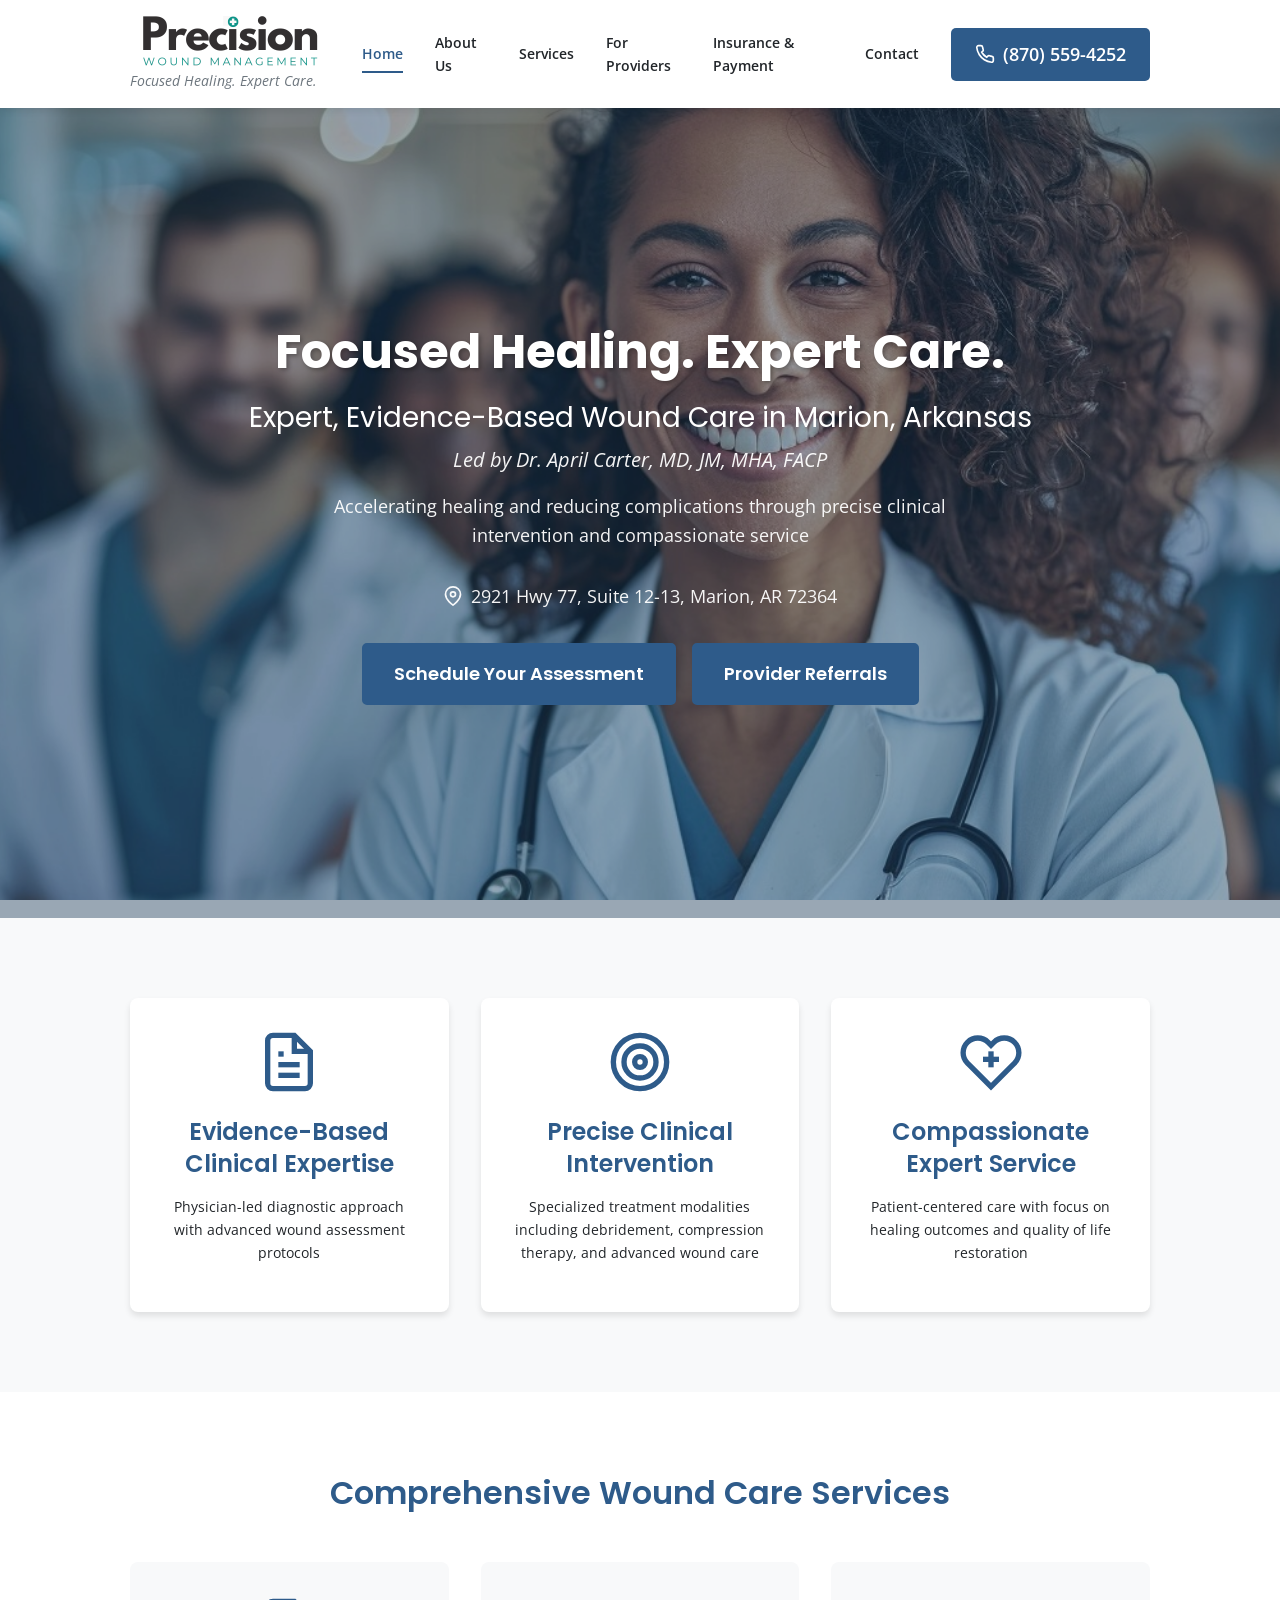
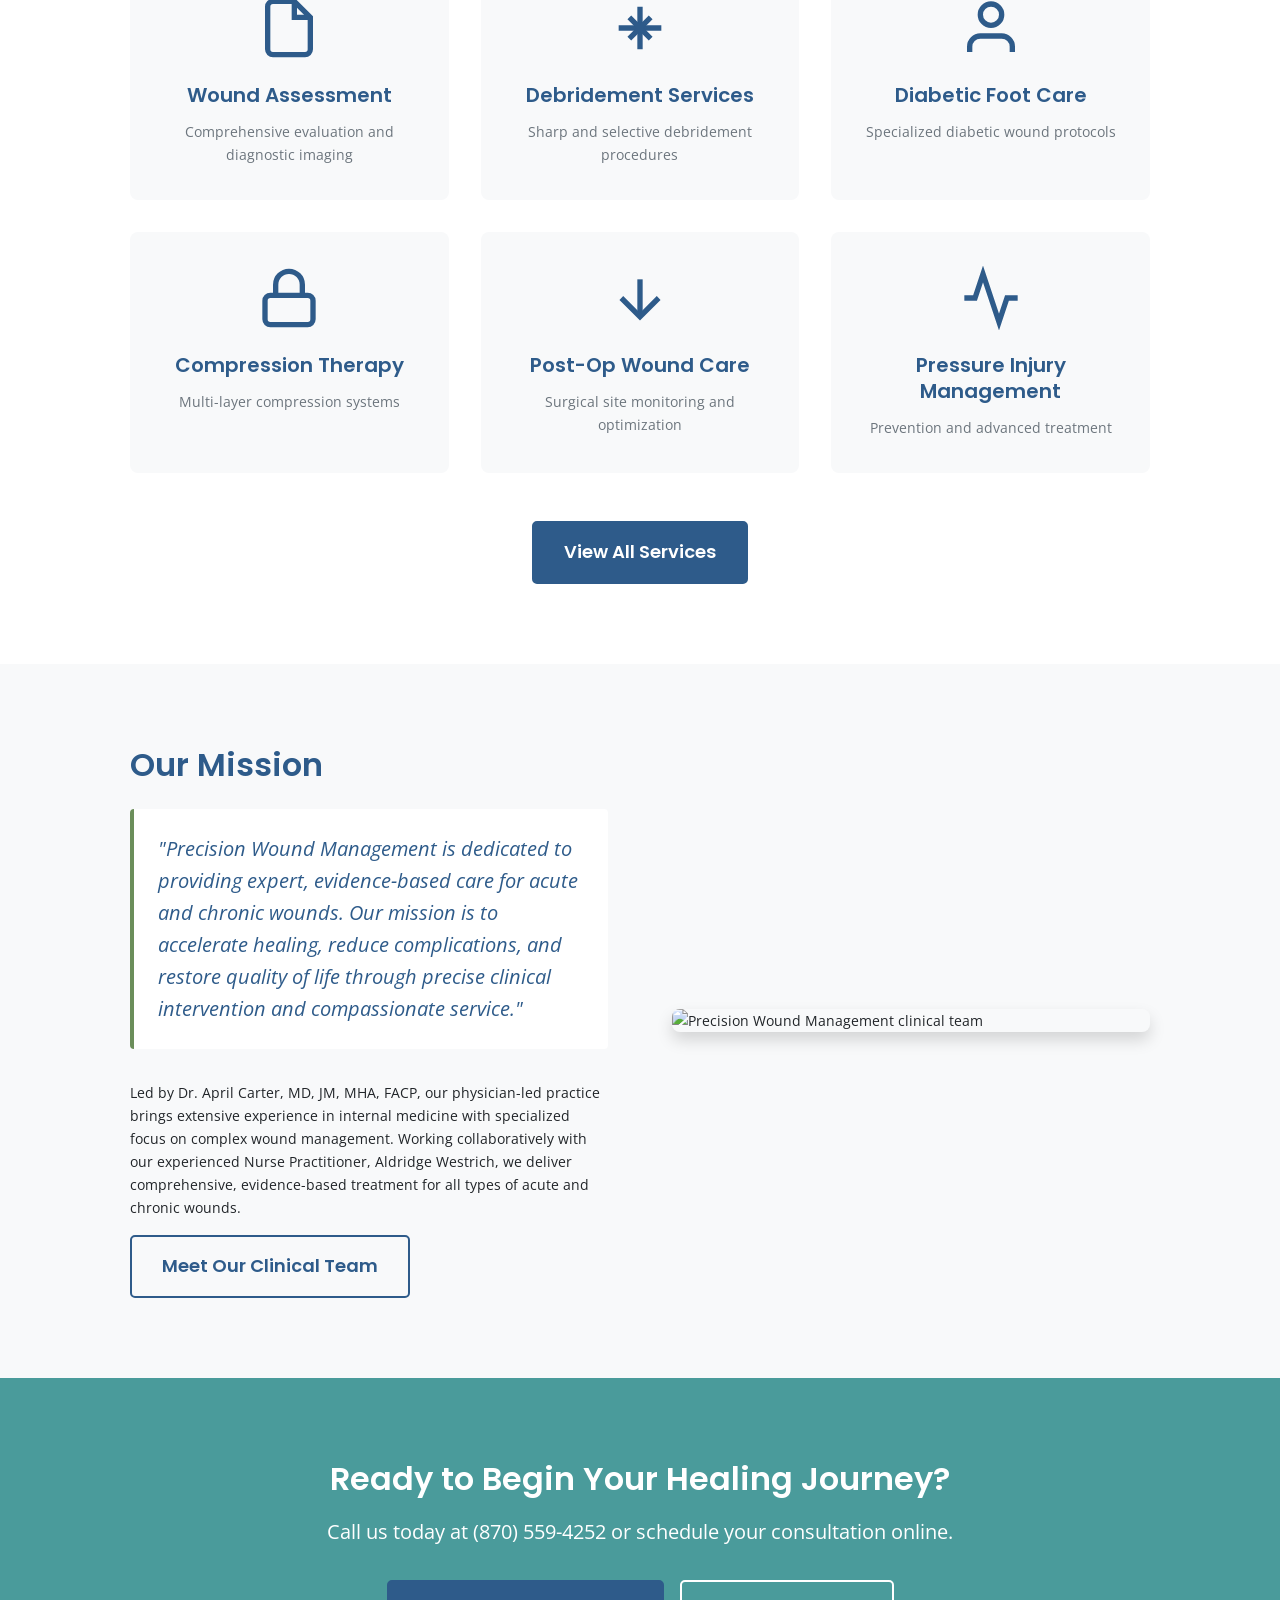
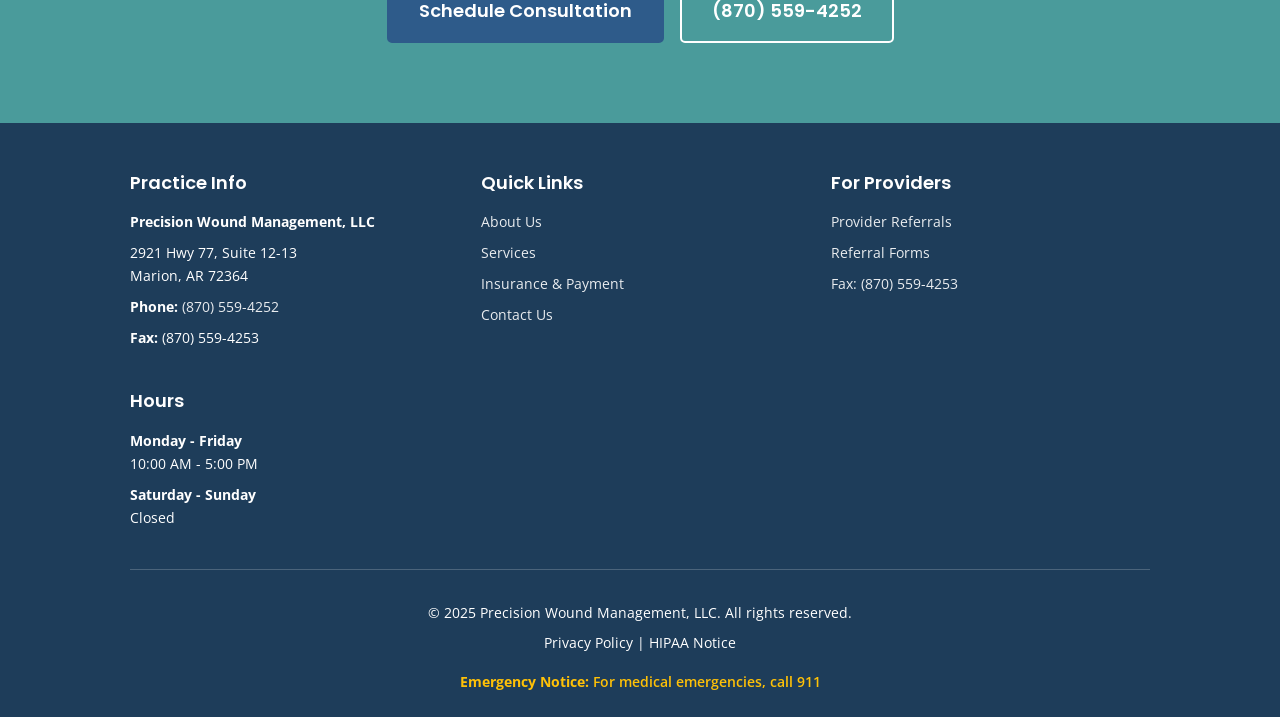
==== index.html @ 880b0c64 "Add cache-busting to logo and favicon for display fix - Add version parameter (?v=2) to all favicon " ====
<!DOCTYPE html>
<html lang="en">
<head>
  <meta charset="UTF-8">
  <meta name="viewport" content="width=device-width, initial-scale=1.0">
  <title>Precision Wound Management | Expert Wound Care in Marion, AR</title>
  <meta name="description" content="Expert, evidence-based wound care in Marion, Arkansas. Led by Dr. April Carter, MD. Specialized treatment for diabetic foot ulcers, pressure injuries, and post-operative wounds. Call (870) 559-4252.">
  <meta name="keywords" content="wound care Marion AR, diabetic foot ulcer care Arkansas, pressure injury treatment, post-op wound care, Dr. April Carter, wound management Arkansas">

  <!-- Open Graph -->
  <meta property="og:title" content="Precision Wound Management | Expert Wound Care in Marion, AR">
  <meta property="og:description" content="Expert, evidence-based wound care in Marion, Arkansas. Led by Dr. April Carter, MD.">
  <meta property="og:type" content="website">
  <meta property="og:url" content="https://pwmcare.com">

  <!-- Favicon -->
  <link rel="icon" type="image/x-icon" href="/favicon.ico?v=2">
  <link rel="shortcut icon" href="/favicon.ico?v=2">
  <link rel="icon" type="image/png" sizes="32x32" href="/images/logo/favicon.ico?v=2">
  <link rel="apple-touch-icon" href="/images/logo/pwm-logo-icon.svg">

  <!-- Fonts -->
  <link rel="preconnect" href="https://fonts.googleapis.com">
  <link rel="preconnect" href="https://fonts.gstatic.com" crossorigin>
  <link href="https://fonts.googleapis.com/css2?family=Poppins:wght@400;600;700&family=Open+Sans:wght@400;600;700&display=swap" rel="stylesheet">

  <!-- Stylesheets -->
  <link rel="stylesheet" href="/css/style.css">
  <link rel="stylesheet" href="/css/responsive.css">

  <!-- Schema Markup -->
  <script type="application/ld+json">
  {
    "@context": "https://schema.org",
    "@type": "MedicalClinic",
    "name": "Precision Wound Management, LLC",
    "description": "Expert, evidence-based wound care specializing in diabetic foot ulcers, pressure injuries, and post-operative wound management.",
    "url": "https://pwmcare.com",
    "telephone": "+1-870-559-4252",
    "faxNumber": "+1-870-559-4253",
    "email": "info@pwmcare.com",
    "address": {
      "@type": "PostalAddress",
      "streetAddress": "2921 Hwy 77, Suite 12-13",
      "addressLocality": "Marion",
      "addressRegion": "AR",
      "postalCode": "72364",
      "addressCountry": "US"
    },
    "geo": {
      "@type": "GeoCoordinates",
      "latitude": "35.2148",
      "longitude": "-90.1965"
    },
    "openingHoursSpecification": [
      {
        "@type": "OpeningHoursSpecification",
        "dayOfWeek": [
          "Monday",
          "Tuesday",
          "Wednesday",
          "Thursday",
          "Friday"
        ],
        "opens": "10:00",
        "closes": "17:00"
      }
    ],
    "medicalSpecialty": "Wound Care",
    "priceRange": "$$"
  }
  </script>
</head>
<body>
  <!-- Skip Link for Accessibility -->
  <a href="#main-content" class="skip-link">Skip to main content</a>

  <!-- Header -->
  <header class="site-header">
    <div class="container">
      <div class="header-content">
        <div class="logo">
          <a href="/">
            <img src="/images/logo/pwm-logo-full.png?v=2" alt="Precision Wound Management" class="logo-image">
            <p class="tagline">Focused Healing. Expert Care.</p>
          </a>
        </div>

        <nav class="main-nav" aria-label="Main Navigation">
          <button class="menu-toggle" aria-label="Toggle menu" aria-expanded="false">
            <span class="hamburger"></span>
            <span class="hamburger"></span>
            <span class="hamburger"></span>
          </button>

          <ul class="nav-menu">
            <li><a href="/" class="active">Home</a></li>
            <li><a href="/about.html">About Us</a></li>
            <li><a href="/services.html">Services</a></li>
            <li><a href="/providers.html">For Providers</a></li>
            <li><a href="/insurance.html">Insurance & Payment</a></li>
            <li><a href="/contact.html">Contact</a></li>
          </ul>
        </nav>

        <div class="header-contact">
          <a href="tel:+18705594252" class="btn-phone" aria-label="Call Precision Wound Management">
            <svg class="phone-icon" width="20" height="20" viewBox="0 0 24 24" fill="none" stroke="currentColor" stroke-width="2">
              <path d="M22 16.92v3a2 2 0 0 1-2.18 2 19.79 19.79 0 0 1-8.63-3.07 19.5 19.5 0 0 1-6-6 19.79 19.79 0 0 1-3.07-8.67A2 2 0 0 1 4.11 2h3a2 2 0 0 1 2 1.72 12.84 12.84 0 0 0 .7 2.81 2 2 0 0 1-.45 2.11L8.09 9.91a16 16 0 0 0 6 6l1.27-1.27a2 2 0 0 1 2.11-.45 12.84 12.84 0 0 0 2.81.7A2 2 0 0 1 22 16.92z"></path>
            </svg>
            (870) 559-4252
          </a>
        </div>
      </div>
    </div>
  </header>

  <!-- Main Content -->
  <main id="main-content">
    <!-- Hero Section -->
    <section class="hero" style="background-image: url('/images/hero/hero-main.jpg');">
      <div class="hero-overlay"></div>
      <div class="container">
        <div class="hero-content">
          <h1>Focused Healing. Expert Care.</h1>
          <h2>Expert, Evidence-Based Wound Care in Marion, Arkansas</h2>
          <p class="hero-subtitle">Led by Dr. April Carter, MD, JM, MHA, FACP</p>
          <p class="hero-description">Accelerating healing and reducing complications through precise clinical intervention and compassionate service</p>
          <p class="hero-location">
            <svg class="location-icon" width="20" height="20" viewBox="0 0 24 24" fill="none" stroke="currentColor" stroke-width="2">
              <path d="M21 10c0 7-9 13-9 13s-9-6-9-13a9 9 0 0 1 18 0z"></path>
              <circle cx="12" cy="10" r="3"></circle>
            </svg>
            2921 Hwy 77, Suite 12-13, Marion, AR 72364
          </p>
          <div class="hero-cta">
            <a href="/contact.html" class="btn btn-primary">Schedule Your Assessment</a>
            <a href="/providers.html" class="btn btn-primary">Provider Referrals</a>
          </div>
        </div>
      </div>
    </section>

    <!-- Core Values Section -->
    <section class="core-values">
      <div class="container">
        <div class="values-grid">
          <div class="value-card">
            <svg class="value-icon" width="64" height="64" viewBox="0 0 24 24" fill="none" stroke="currentColor" stroke-width="2">
              <path d="M14 2H6a2 2 0 0 0-2 2v16a2 2 0 0 0 2 2h12a2 2 0 0 0 2-2V8z"></path>
              <polyline points="14 2 14 8 20 8"></polyline>
              <line x1="16" y1="13" x2="8" y2="13"></line>
              <line x1="16" y1="17" x2="8" y2="17"></line>
              <polyline points="10 9 9 9 8 9"></polyline>
            </svg>
            <h3>Evidence-Based Clinical Expertise</h3>
            <p>Physician-led diagnostic approach with advanced wound assessment protocols</p>
          </div>

          <div class="value-card">
            <svg class="value-icon" width="64" height="64" viewBox="0 0 24 24" fill="none" stroke="currentColor" stroke-width="2">
              <circle cx="12" cy="12" r="10"></circle>
              <circle cx="12" cy="12" r="6"></circle>
              <circle cx="12" cy="12" r="2"></circle>
            </svg>
            <h3>Precise Clinical Intervention</h3>
            <p>Specialized treatment modalities including debridement, compression therapy, and advanced wound care</p>
          </div>

          <div class="value-card">
            <svg class="value-icon" width="64" height="64" viewBox="0 0 24 24" fill="none" stroke="currentColor" stroke-width="2">
              <path d="M20.84 4.61a5.5 5.5 0 0 0-7.78 0L12 5.67l-1.06-1.06a5.5 5.5 0 0 0-7.78 7.78l1.06 1.06L12 21.23l7.78-7.78 1.06-1.06a5.5 5.5 0 0 0 0-7.78z"></path>
              <line x1="12" y1="8" x2="12" y2="14"></line>
              <line x1="9" y1="11" x2="15" y2="11"></line>
            </svg>
            <h3>Compassionate Expert Service</h3>
            <p>Patient-centered care with focus on healing outcomes and quality of life restoration</p>
          </div>
        </div>
      </div>
    </section>

    <!-- Services Preview -->
    <section class="services-preview">
      <div class="container">
        <h2>Comprehensive Wound Care Services</h2>
        <div class="services-grid">
          <div class="service-card">
            <svg class="service-icon" width="64" height="64" viewBox="0 0 24 24" fill="none" stroke="currentColor" stroke-width="2">
              <path d="M14 2H6a2 2 0 0 0-2 2v16a2 2 0 0 0 2 2h12a2 2 0 0 0 2-2V8z"></path>
              <polyline points="14 2 14 8 20 8"></polyline>
            </svg>
            <h3>Wound Assessment</h3>
            <p>Comprehensive evaluation and diagnostic imaging</p>
          </div>

          <div class="service-card">
            <svg class="service-icon" width="64" height="64" viewBox="0 0 24 24" fill="none" stroke="currentColor" stroke-width="2">
              <path d="M4 12h16M12 4v16"></path>
              <path d="M8 8l4 4-4 4M16 8l-4 4 4 4"></path>
            </svg>
            <h3>Debridement Services</h3>
            <p>Sharp and selective debridement procedures</p>
          </div>

          <div class="service-card">
            <svg class="service-icon" width="64" height="64" viewBox="0 0 24 24" fill="none" stroke="currentColor" stroke-width="2">
              <path d="M20 21v-2a4 4 0 0 0-4-4H8a4 4 0 0 0-4 4v2"></path>
              <circle cx="12" cy="7" r="4"></circle>
            </svg>
            <h3>Diabetic Foot Care</h3>
            <p>Specialized diabetic wound protocols</p>
          </div>

          <div class="service-card">
            <svg class="service-icon" width="64" height="64" viewBox="0 0 24 24" fill="none" stroke="currentColor" stroke-width="2">
              <rect x="3" y="11" width="18" height="11" rx="2" ry="2"></rect>
              <path d="M7 11V7a5 5 0 0 1 10 0v4"></path>
            </svg>
            <h3>Compression Therapy</h3>
            <p>Multi-layer compression systems</p>
          </div>

          <div class="service-card">
            <svg class="service-icon" width="64" height="64" viewBox="0 0 24 24" fill="none" stroke="currentColor" stroke-width="2">
              <line x1="12" y1="5" x2="12" y2="19"></line>
              <polyline points="19 12 12 19 5 12"></polyline>
            </svg>
            <h3>Post-Op Wound Care</h3>
            <p>Surgical site monitoring and optimization</p>
          </div>

          <div class="service-card">
            <svg class="service-icon" width="64" height="64" viewBox="0 0 24 24" fill="none" stroke="currentColor" stroke-width="2">
              <path d="M22 12h-4l-3 9L9 3l-3 9H2"></path>
            </svg>
            <h3>Pressure Injury Management</h3>
            <p>Prevention and advanced treatment</p>
          </div>
        </div>
        <div class="section-cta">
          <a href="/services.html" class="btn btn-primary">View All Services</a>
        </div>
      </div>
    </section>

    <!-- About Preview -->
    <section class="about-preview">
      <div class="container">
        <div class="about-grid">
          <div class="about-content">
            <h2>Our Mission</h2>
            <p class="mission-statement">"Precision Wound Management is dedicated to providing expert, evidence-based care for acute and chronic wounds. Our mission is to accelerate healing, reduce complications, and restore quality of life through precise clinical intervention and compassionate service."</p>
            <p>Led by Dr. April Carter, MD, JM, MHA, FACP, our physician-led practice brings extensive experience in internal medicine with specialized focus on complex wound management. Working collaboratively with our experienced Nurse Practitioner, Aldridge Westrich, we deliver comprehensive, evidence-based treatment for all types of acute and chronic wounds.</p>
            <a href="/about.html" class="btn btn-secondary">Meet Our Clinical Team</a>
          </div>
          <div class="about-image">
            <img src="/images/placeholders/team-photo.jpg" alt="Precision Wound Management clinical team" loading="lazy">
          </div>
        </div>
      </div>
    </section>

    <!-- Contact CTA -->
    <section class="contact-cta">
      <div class="container">
        <h2>Ready to Begin Your Healing Journey?</h2>
        <p>Call us today at (870) 559-4252 or schedule your consultation online.</p>
        <div class="cta-buttons">
          <a href="/contact.html" class="btn btn-primary">Schedule Consultation</a>
          <a href="tel:+18705594252" class="btn btn-secondary">(870) 559-4252</a>
        </div>
      </div>
    </section>
  </main>

  <!-- Footer -->
  <footer class="site-footer">
    <div class="container">
      <div class="footer-grid">
        <div class="footer-column">
          <h3>Practice Info</h3>
          <p><strong>Precision Wound Management, LLC</strong></p>
          <p>2921 Hwy 77, Suite 12-13<br>Marion, AR 72364</p>
          <p><strong>Phone:</strong> <a href="tel:+18705594252">(870) 559-4252</a></p>
          <p><strong>Fax:</strong> (870) 559-4253</p>
        </div>

        <div class="footer-column">
          <h3>Quick Links</h3>
          <ul>
            <li><a href="/about.html">About Us</a></li>
            <li><a href="/services.html">Services</a></li>
            <li><a href="/insurance.html">Insurance & Payment</a></li>
            <li><a href="/contact.html">Contact Us</a></li>
          </ul>
        </div>

        <div class="footer-column">
          <h3>For Providers</h3>
          <ul>
            <li><a href="/providers.html">Provider Referrals</a></li>
            <li><a href="/providers.html#referral-forms">Referral Forms</a></li>
            <li><a href="tel:+18705594253">Fax: (870) 559-4253</a></li>
          </ul>
        </div>

        <div class="footer-column">
          <h3>Hours</h3>
          <p><strong>Monday - Friday</strong><br>10:00 AM - 5:00 PM</p>
          <p><strong>Saturday - Sunday</strong><br>Closed</p>
        </div>
      </div>

      <div class="footer-bottom">
        <div class="footer-bottom-content">
          <p>&copy; 2025 Precision Wound Management, LLC. All rights reserved.</p>
          <p class="footer-legal">
            <a href="/legal/privacy-policy.html">Privacy Policy</a> | <a href="/legal/hipaa-notice.html">HIPAA Notice</a>
          </p>
          <p class="emergency-notice"><strong>Emergency Notice:</strong> For medical emergencies, call 911</p>
        </div>
      </div>
    </div>
  </footer>

  <!-- JavaScript -->
  <script src="/js/main.js"></script>
</body>
</html>
---- css/style.css ----
/* =================================================================
   Precision Wound Management - Main Stylesheet
   ================================================================= */

/* === CSS Variables === */
:root {
  --primary-blue: #2E5B8A;
  --primary-blue-dark: #1E3D5A;
  --secondary-teal: #4A9B9B;
  --accent-green: #6B8E5A;
  --neutral-gray: #6C757D;
  --light-bg: #F8F9FA;
  --white: #FFFFFF;
  --text-dark: #212529;
  --border-color: #E9ECEF;
  --error-red: #dc3545;
  --success-green: #28a745;
}

/* === Reset & Base Styles === */
* {
  margin: 0;
  padding: 0;
  box-sizing: border-box;
}

html {
  scroll-behavior: smooth;
  font-size: 16px;
}

body {
  font-family: 'Open Sans', -apple-system, BlinkMacSystemFont, 'Segoe UI', Roboto, sans-serif;
  font-size: 1.125rem;
  line-height: 1.6;
  color: var(--text-dark);
  background-color: var(--white);
  overflow-x: hidden;
}

body.menu-open {
  overflow: hidden;
}

/* === Typography === */
h1, h2, h3, h4, h5, h6 {
  font-family: 'Poppins', sans-serif;
  font-weight: 600;
  line-height: 1.3;
  margin-bottom: 1rem;
  color: var(--text-dark);
}

h1 {
  font-size: 2.5rem;
  font-weight: 700;
}

h2 {
  font-size: 2rem;
  font-weight: 600;
}

h3 {
  font-size: 1.5rem;
}

p {
  margin-bottom: 1rem;
}

a {
  color: var(--primary-blue);
  text-decoration: none;
  transition: color 0.3s ease;
}

a:hover,
a:focus {
  color: var(--primary-blue-dark);
}

ul {
  list-style: none;
}

img {
  max-width: 100%;
  height: auto;
  display: block;
}

/* === Skip Link (Accessibility) === */
.skip-link {
  position: absolute;
  top: -40px;
  left: 0;
  background: var(--primary-blue);
  color: white;
  padding: 8px 16px;
  text-decoration: none;
  z-index: 10000;
  border-radius: 0 0 4px 0;
}

.skip-link:focus {
  top: 0;
  outline: 3px solid var(--accent-green);
  outline-offset: 2px;
}

/* === Container === */
.container {
  max-width: 1200px;
  margin: 0 auto;
  padding: 0 20px;
}

/* === Header === */
.site-header {
  background: var(--white);
  box-shadow: 0 2px 8px rgba(0, 0, 0, 0.1);
  position: sticky;
  top: 0;
  z-index: 1000;
  transition: box-shadow 0.3s ease;
}

.site-header.scrolled {
  box-shadow: 0 4px 12px rgba(0, 0, 0, 0.15);
}

.header-content {
  display: flex;
  align-items: center;
  justify-content: space-between;
  padding: 1rem 0;
  gap: 1rem;
}

.logo a {
  display: block;
  text-decoration: none;
}

.logo-text {
  font-size: 1.25rem;
  color: var(--primary-blue);
  margin: 0;
  letter-spacing: 0.5px;
}

.logo-image {
  height: 50px;
  width: auto;
  max-width: 300px;
  display: block;
  margin-bottom: 0.25rem;
}

.tagline {
  font-size: 0.875rem;
  color: var(--neutral-gray);
  font-style: italic;
  margin: 0;
}

/* Navigation */
.main-nav {
  flex: 1;
  max-width: 600px;
}

.menu-toggle {
  display: none;
  flex-direction: column;
  background: none;
  border: none;
  cursor: pointer;
  padding: 8px;
  gap: 4px;
}

.hamburger {
  width: 25px;
  height: 3px;
  background: var(--primary-blue);
  border-radius: 2px;
  transition: all 0.3s ease;
}

.nav-menu {
  display: flex;
  gap: 2rem;
  align-items: center;
  justify-content: flex-end;
}

.nav-menu li a {
  color: var(--text-dark);
  font-weight: 600;
  font-size: 0.875rem;
  padding: 0.5rem 0;
  border-bottom: 2px solid transparent;
  transition: all 0.3s ease;
}

.nav-menu li a:hover,
.nav-menu li a:focus,
.nav-menu li a.active {
  color: var(--primary-blue);
  border-bottom-color: var(--primary-blue);
}

/* Header Contact Button */
.header-contact {
  flex-shrink: 0;
}

.btn-phone {
  background-color: var(--primary-blue);
  color: white;
  padding: 12px 24px;
  border: none;
  border-radius: 5px;
  font-size: 1.125rem;
  font-weight: 600;
  text-decoration: none;
  display: inline-flex;
  align-items: center;
  gap: 8px;
  transition: background-color 0.3s ease;
}

.btn-phone:hover,
.btn-phone:focus {
  background-color: var(--primary-blue-dark);
  color: white;
}

.phone-icon {
  flex-shrink: 0;
}

/* === Buttons === */
.btn {
  display: inline-block;
  padding: 15px 30px;
  border-radius: 5px;
  font-size: 1.125rem;
  font-weight: 600;
  text-decoration: none;
  text-align: center;
  cursor: pointer;
  transition: all 0.3s ease;
  border: 2px solid transparent;
  font-family: 'Poppins', sans-serif;
}

.btn-primary {
  background-color: var(--primary-blue);
  color: white;
  border-color: var(--primary-blue);
}

.btn-primary:hover,
.btn-primary:focus {
  background-color: var(--primary-blue-dark);
  border-color: var(--primary-blue-dark);
  color: white;
}

.btn-primary:focus {
  outline: 3px solid rgba(46, 91, 138, 0.5);
  outline-offset: 2px;
}

.btn-secondary {
  background-color: transparent;
  color: var(--primary-blue);
  border-color: var(--primary-blue);
}

.btn-secondary:hover,
.btn-secondary:focus {
  background-color: var(--primary-blue);
  color: white;
}

/* === Hero Section === */
.hero {
  position: relative;
  min-height: 90vh;
  display: flex;
  align-items: center;
  justify-content: center;
  background: linear-gradient(135deg, var(--primary-blue) 0%, var(--secondary-teal) 100%);
  background-image: url('/images/hero/hero-background.jpg');
  background-size: cover;
  background-position: center top;
  background-attachment: fixed;
  color: white;
  text-align: center;
  padding: 4rem 0;
}

.hero-overlay {
  position: absolute;
  top: 0;
  left: 0;
  right: 0;
  bottom: 0;
  background: rgba(30, 61, 90, 0.45);
}

.hero-content {
  position: relative;
  z-index: 1;
  max-width: 900px;
  margin: 0 auto;
}

.hero h1 {
  font-size: 3rem;
  margin-bottom: 1rem;
  color: white;
  text-shadow: 2px 2px 4px rgba(0, 0, 0, 0.3);
}

.hero h2 {
  font-size: 1.75rem;
  font-weight: 400;
  margin-bottom: 0.5rem;
  color: white;
}

.hero-subtitle {
  font-size: 1.25rem;
  margin-bottom: 1rem;
  font-style: italic;
  color: rgba(255, 255, 255, 0.95);
}

.hero-description {
  font-size: 1.125rem;
  margin-bottom: 2rem;
  max-width: 700px;
  margin-left: auto;
  margin-right: auto;
  color: rgba(255, 255, 255, 0.95);
}

.hero-location {
  font-size: 1.125rem;
  margin-bottom: 2rem;
  display: flex;
  align-items: center;
  justify-content: center;
  gap: 8px;
  color: rgba(255, 255, 255, 0.95);
}

.location-icon {
  flex-shrink: 0;
}

.hero-cta {
  display: flex;
  gap: 1rem;
  justify-content: center;
  flex-wrap: wrap;
}

/* === Sections === */
section {
  padding: 4rem 0;
}

.section-cta {
  text-align: center;
  margin-top: 3rem;
}

/* === Core Values === */
.core-values {
  background: var(--light-bg);
}

.values-grid {
  display: grid;
  grid-template-columns: repeat(auto-fit, minmax(300px, 1fr));
  gap: 2rem;
}

.value-card {
  background: white;
  padding: 2rem;
  border-radius: 8px;
  text-align: center;
  box-shadow: 0 4px 6px rgba(0, 0, 0, 0.1);
  transition: transform 0.3s ease, box-shadow 0.3s ease;
}

.value-card:hover {
  transform: translateY(-4px);
  box-shadow: 0 8px 12px rgba(0, 0, 0, 0.15);
}

.value-icon {
  color: var(--primary-blue);
  margin: 0 auto 1rem;
}

.value-card h3 {
  color: var(--primary-blue);
  margin-bottom: 1rem;
}

/* === Services Preview === */
.services-preview {
  background: white;
}

.services-preview h2 {
  text-align: center;
  margin-bottom: 3rem;
  color: var(--primary-blue);
}

.services-grid {
  display: grid;
  grid-template-columns: repeat(auto-fit, minmax(250px, 1fr));
  gap: 2rem;
}

.service-card {
  background: var(--light-bg);
  padding: 2rem;
  border-radius: 8px;
  text-align: center;
  transition: all 0.3s ease;
  border: 2px solid transparent;
}

.service-card:hover,
.service-card:focus-within {
  background: white;
  border-color: var(--primary-blue);
  transform: translateY(-4px);
  box-shadow: 0 8px 12px rgba(0, 0, 0, 0.1);
}

.service-icon {
  color: var(--primary-blue);
  margin: 0 auto 1rem;
}

.service-card h3 {
  color: var(--primary-blue);
  font-size: 1.25rem;
  margin-bottom: 0.75rem;
}

.service-card p {
  color: var(--neutral-gray);
  margin: 0;
}

/* === About Preview === */
.about-preview {
  background: var(--light-bg);
}

.about-grid {
  display: grid;
  grid-template-columns: 1fr 1fr;
  gap: 4rem;
  align-items: center;
}

.about-content h2 {
  color: var(--primary-blue);
  margin-bottom: 1.5rem;
}

.mission-statement {
  font-size: 1.25rem;
  font-style: italic;
  color: var(--primary-blue);
  padding: 1.5rem;
  background: white;
  border-left: 4px solid var(--accent-green);
  border-radius: 4px;
  margin-bottom: 2rem;
}

.about-image img {
  border-radius: 8px;
  box-shadow: 0 8px 16px rgba(0, 0, 0, 0.15);
}

/* === Contact CTA === */
.contact-cta {
  background: var(--secondary-teal);
  color: white;
  text-align: center;
}

.contact-cta h2 {
  color: white;
  margin-bottom: 1rem;
}

.contact-cta p {
  font-size: 1.25rem;
  margin-bottom: 2rem;
}

.cta-buttons {
  display: flex;
  gap: 1rem;
  justify-content: center;
  flex-wrap: wrap;
}

.contact-cta .btn-secondary {
  border-color: white;
  color: white;
}

.contact-cta .btn-secondary:hover {
  background: white;
  color: var(--secondary-teal);
}

/* === Page Header === */
.page-header {
  background: var(--light-bg);
  padding: 3rem 0 2rem;
}

.breadcrumb {
  font-size: 0.875rem;
  margin-bottom: 1rem;
  color: var(--neutral-gray);
}

.breadcrumb a {
  color: var(--primary-blue);
}

.page-header h1 {
  color: var(--primary-blue);
  margin-bottom: 1rem;
}

.page-intro {
  font-size: 1.25rem;
  color: var(--neutral-gray);
  max-width: 800px;
}

/* === Team Profiles === */
.team-profile {
  padding: 4rem 0;
}

.team-profile:nth-child(even) {
  background: var(--light-bg);
}

.profile-grid {
  display: grid;
  grid-template-columns: 1fr 1fr;
  gap: 4rem;
  align-items: center;
}

.profile-image img {
  border-radius: 8px;
  box-shadow: 0 8px 16px rgba(0, 0, 0, 0.15);
  width: 100%;
}

.profile-content h2 {
  color: var(--primary-blue);
  margin-bottom: 0.5rem;
}

.credentials {
  color: var(--neutral-gray);
  font-size: 1rem;
  margin-bottom: 0.25rem;
}

.title {
  color: var(--accent-green);
  font-weight: 600;
  font-size: 1.125rem;
  margin-bottom: 1.5rem;
}

.profile-quote {
  font-size: 1.25rem;
  font-style: italic;
  color: var(--primary-blue);
  padding: 1.5rem;
  background: var(--light-bg);
  border-left: 4px solid var(--accent-green);
  margin: 1.5rem 0;
  border-radius: 4px;
}

.profile-bio p {
  margin-bottom: 1rem;
}

/* === Mission Section === */
.mission-section {
  background: white;
}

.mission-content {
  max-width: 900px;
  margin: 0 auto;
}

.mission-content h2,
.mission-content h3 {
  color: var(--primary-blue);
  margin-top: 2rem;
}

.commitment-list {
  list-style: none;
  padding-left: 0;
}

.commitment-list li {
  padding-left: 2rem;
  position: relative;
  margin-bottom: 0.75rem;
}

.commitment-list li:before {
  content: "✓";
  position: absolute;
  left: 0;
  color: var(--accent-green);
  font-weight: bold;
  font-size: 1.25rem;
}

/* === Services Page - Accordions === */
.services-section {
  background: white;
}

.services-accordions {
  max-width: 900px;
  margin: 0 auto;
}

.accordion-item {
  background: white;
  border: 2px solid var(--border-color);
  border-radius: 8px;
  margin-bottom: 1rem;
  overflow: hidden;
  transition: all 0.3s ease;
}

.accordion-item:hover {
  border-color: var(--primary-blue);
}

.accordion-item.active {
  border-color: var(--primary-blue);
  box-shadow: 0 4px 8px rgba(0, 0, 0, 0.1);
}

.accordion-header {
  width: 100%;
  padding: 1.5rem;
  background: white;
  border: none;
  cursor: pointer;
  display: flex;
  justify-content: space-between;
  align-items: center;
  font-size: 1.25rem;
  font-weight: 600;
  color: var(--primary-blue);
  text-align: left;
  transition: background-color 0.3s ease;
  font-family: 'Poppins', sans-serif;
}

.accordion-header:hover,
.accordion-header:focus {
  background: var(--light-bg);
}

.accordion-icon {
  flex-shrink: 0;
  transition: transform 0.3s ease;
  color: var(--primary-blue);
}

.accordion-item.active .accordion-icon {
  transform: rotate(180deg);
}

.accordion-content {
  max-height: 0;
  overflow: hidden;
  transition: max-height 0.3s ease;
}

.accordion-item.active .accordion-content {
  max-height: 2000px;
}

.service-details {
  padding: 0 1.5rem 1.5rem;
}

.service-details h3 {
  color: var(--primary-blue);
  margin-top: 0;
}

.service-details ul {
  list-style: none;
  padding-left: 0;
  margin-bottom: 1.5rem;
}

.service-details li {
  padding-left: 1.5rem;
  position: relative;
  margin-bottom: 0.5rem;
}

.service-details li:before {
  content: "•";
  position: absolute;
  left: 0;
  color: var(--primary-blue);
  font-weight: bold;
}

.service-info {
  background: var(--light-bg);
  padding: 1rem;
  border-radius: 4px;
  margin-bottom: 1rem;
}

.service-info h4 {
  color: var(--primary-blue);
  margin-bottom: 0.5rem;
}

.service-info p {
  margin: 0;
}

/* === Provider Referrals === */
.referral-info,
.referral-process,
.referral-forms,
.provider-contact {
  background: white;
}

.referral-info h2,
.referral-process h2 {
  text-align: center;
  color: var(--primary-blue);
  margin-bottom: 3rem;
}

.benefit-grid {
  display: grid;
  grid-template-columns: repeat(auto-fit, minmax(300px, 1fr));
  gap: 2rem;
}

.benefit-item {
  text-align: center;
  padding: 2rem;
  background: var(--light-bg);
  border-radius: 8px;
  transition: all 0.3s ease;
}

.benefit-item:hover {
  transform: translateY(-4px);
  box-shadow: 0 8px 12px rgba(0, 0, 0, 0.1);
}

.benefit-icon {
  color: var(--primary-blue);
  margin: 0 auto 1rem;
}

.benefit-item h3 {
  color: var(--primary-blue);
  font-size: 1.125rem;
  margin-bottom: 0.75rem;
}

/* Process Steps */
.process-steps {
  display: grid;
  grid-template-columns: repeat(auto-fit, minmax(200px, 1fr));
  gap: 2rem;
  max-width: 1000px;
  margin: 0 auto;
}

.step {
  text-align: center;
  padding: 1.5rem;
}

.step-number {
  width: 60px;
  height: 60px;
  background: var(--primary-blue);
  color: white;
  border-radius: 50%;
  display: flex;
  align-items: center;
  justify-content: center;
  font-size: 1.5rem;
  font-weight: bold;
  margin: 0 auto 1rem;
}

.step h3 {
  color: var(--primary-blue);
  font-size: 1.125rem;
  margin-bottom: 0.5rem;
}

/* Referral Forms */
.referral-forms {
  background: var(--light-bg);
}

.forms-content {
  max-width: 800px;
  margin: 0 auto;
  text-align: center;
}

.forms-notice {
  font-size: 1.25rem;
  font-weight: 600;
  color: var(--primary-blue);
  margin-bottom: 1.5rem;
}

.forms-info ul {
  text-align: left;
  max-width: 600px;
  margin: 1.5rem auto;
}

.forms-info li {
  padding-left: 1.5rem;
  position: relative;
  margin-bottom: 0.5rem;
}

.forms-info li:before {
  content: "•";
  position: absolute;
  left: 0;
  color: var(--primary-blue);
}

.forms-cta {
  margin-top: 2rem;
}

/* Provider Contact */
.provider-contact-grid {
  display: grid;
  grid-template-columns: repeat(auto-fit, minmax(300px, 1fr));
  gap: 2rem;
}

.contact-info-box {
  background: var(--light-bg);
  padding: 2rem;
  border-radius: 8px;
  border-left: 4px solid var(--primary-blue);
}

.contact-info-box h3 {
  color: var(--primary-blue);
  margin-bottom: 1.5rem;
}

.contact-detail {
  display: flex;
  gap: 1rem;
  margin-bottom: 1.5rem;
  align-items: flex-start;
}

.contact-detail svg {
  flex-shrink: 0;
  color: var(--primary-blue);
}

.contact-detail strong {
  display: block;
  margin-bottom: 0.25rem;
}

.contact-link {
  color: var(--primary-blue);
  font-weight: 600;
}

.office-details p {
  margin-bottom: 1rem;
}

/* === Insurance & Payment === */
.insurance-accepted,
.medicare-medicaid,
.payment-options,
.insurance-verification,
.financial-assistance {
  background: white;
}

.insurance-accepted:nth-child(even),
.payment-options:nth-child(even),
.financial-assistance:nth-child(even) {
  background: var(--light-bg);
}

.insurance-accepted h2,
.payment-options h2,
.insurance-verification h2,
.financial-assistance h2 {
  text-align: center;
  color: var(--primary-blue);
  margin-bottom: 2rem;
}

.featured-insurance {
  display: flex;
  gap: 2rem;
  justify-content: center;
  margin-bottom: 3rem;
  flex-wrap: wrap;
}

.insurance-badge {
  background: white;
  padding: 2rem;
  border-radius: 8px;
  text-align: center;
  border: 3px solid var(--primary-blue);
  min-width: 250px;
  box-shadow: 0 4px 8px rgba(0, 0, 0, 0.1);
}

.insurance-badge svg {
  color: var(--primary-blue);
  margin: 0 auto 1rem;
}

.insurance-badge h3 {
  color: var(--primary-blue);
  font-size: 1.5rem;
  margin-bottom: 0.5rem;
}

.insurance-details {
  max-width: 800px;
  margin: 0 auto;
  text-align: center;
}

.insurance-list {
  display: grid;
  grid-template-columns: repeat(auto-fit, minmax(200px, 1fr));
  gap: 1rem;
  margin: 2rem 0;
  text-align: left;
}

.insurance-list li {
  padding-left: 1.5rem;
  position: relative;
}

.insurance-list li:before {
  content: "✓";
  position: absolute;
  left: 0;
  color: var(--accent-green);
  font-weight: bold;
}

.insurance-note {
  margin-top: 2rem;
  font-size: 1.125rem;
}

/* Program Cards */
.program-grid {
  display: grid;
  grid-template-columns: repeat(auto-fit, minmax(400px, 1fr));
  gap: 2rem;
}

.program-card {
  background: var(--light-bg);
  padding: 2rem;
  border-radius: 8px;
  border-left: 4px solid var(--primary-blue);
}

.program-card h2 {
  color: var(--primary-blue);
  margin-top: 0;
}

.program-card ul {
  margin: 1rem 0;
}

.program-card li {
  padding-left: 1.5rem;
  position: relative;
  margin-bottom: 0.5rem;
}

.program-card li:before {
  content: "•";
  position: absolute;
  left: 0;
  color: var(--primary-blue);
}

.coverage-note {
  font-weight: 600;
  color: var(--primary-blue);
  font-style: italic;
}

/* Payment Methods */
.payment-methods {
  display: grid;
  grid-template-columns: repeat(auto-fit, minmax(200px, 1fr));
  gap: 2rem;
  margin-top: 2rem;
}

.payment-method {
  text-align: center;
  padding: 1.5rem;
  background: var(--light-bg);
  border-radius: 8px;
}

.payment-method svg {
  color: var(--primary-blue);
  margin: 0 auto 1rem;
}

.payment-method h3 {
  color: var(--primary-blue);
  font-size: 1.125rem;
  margin-bottom: 0.5rem;
}

.method-details {
  font-size: 0.875rem;
  color: var(--neutral-gray);
  margin: 0;
}

/* Verification */
.verification-content {
  max-width: 800px;
  margin: 0 auto;
}

.verification-tips {
  background: var(--light-bg);
  padding: 2rem;
  border-radius: 8px;
  margin: 2rem 0;
}

.verification-tips h3 {
  color: var(--primary-blue);
  margin-top: 0;
}

.verification-tips ul li {
  padding-left: 1.5rem;
  position: relative;
  margin-bottom: 0.75rem;
}

.verification-tips ul li:before {
  content: "→";
  position: absolute;
  left: 0;
  color: var(--primary-blue);
}

.verification-cta {
  text-align: center;
  font-size: 1.125rem;
  font-weight: 600;
}

/* Financial Assistance */
.assistance-content {
  max-width: 800px;
  margin: 0 auto;
}

.assistance-content ul li {
  padding-left: 1.5rem;
  position: relative;
  margin-bottom: 0.75rem;
}

.assistance-content ul li:before {
  content: "✓";
  position: absolute;
  left: 0;
  color: var(--accent-green);
  font-weight: bold;
}

.assistance-note {
  background: var(--light-bg);
  padding: 1.5rem;
  border-left: 4px solid var(--accent-green);
  border-radius: 4px;
  margin-top: 2rem;
  font-weight: 600;
  color: var(--primary-blue);
}

/* === Contact Page === */
.office-info {
  background: white;
}

.office-grid {
  display: grid;
  grid-template-columns: 1fr 1fr;
  gap: 4rem;
}

.office-location h2,
.contact-info h2 {
  color: var(--primary-blue);
  margin-bottom: 2rem;
}

.location-details {
  margin-bottom: 2rem;
}

.detail-item {
  display: flex;
  gap: 1rem;
  margin-bottom: 2rem;
  align-items: flex-start;
}

.detail-item svg {
  flex-shrink: 0;
  color: var(--primary-blue);
}

.detail-item strong {
  display: block;
  color: var(--primary-blue);
  margin-bottom: 0.5rem;
}

.map-container {
  margin-top: 2rem;
}

.map-link {
  text-align: center;
  margin-top: 1rem;
}

.contact-methods {
  background: var(--light-bg);
  padding: 2rem;
  border-radius: 8px;
  margin-bottom: 2rem;
}

.contact-method {
  display: flex;
  gap: 1rem;
  margin-bottom: 1.5rem;
  align-items: flex-start;
}

.contact-method:last-child {
  margin-bottom: 0;
}

.contact-method svg {
  flex-shrink: 0;
  color: var(--primary-blue);
}

.contact-method strong {
  display: block;
  margin-bottom: 0.25rem;
}

.emergency-info {
  display: flex;
  gap: 1rem;
  background: #FFF3CD;
  padding: 1rem;
  border-radius: 4px;
  border-left: 4px solid #FFC107;
  align-items: flex-start;
}

.emergency-info svg {
  flex-shrink: 0;
  color: #856404;
}

.emergency-info p {
  margin: 0;
  color: #856404;
}

/* === Contact Form === */
.contact-form-section {
  background: var(--light-bg);
  padding: 4rem 0;
}

.form-container {
  max-width: 800px;
  margin: 0 auto;
  background: white;
  padding: 3rem;
  border-radius: 8px;
  box-shadow: 0 4px 8px rgba(0, 0, 0, 0.1);
}

.form-container h2 {
  color: var(--primary-blue);
  margin-bottom: 1rem;
}

.form-privacy-notice {
  background: #FFF3CD;
  padding: 1rem;
  border-radius: 4px;
  margin-bottom: 2rem;
  border-left: 4px solid #FFC107;
  color: #856404;
}

.contact-form {
  margin-top: 2rem;
}

.form-row {
  display: grid;
  grid-template-columns: 1fr;
  gap: 1.5rem;
  margin-bottom: 1.5rem;
}

.form-row:has(.form-group:nth-child(2)) {
  grid-template-columns: 1fr 1fr;
}

.form-group {
  display: flex;
  flex-direction: column;
}

.form-group label {
  display: block;
  font-size: 1rem;
  font-weight: 600;
  margin-bottom: 0.5rem;
  color: var(--text-dark);
}

.required {
  color: var(--error-red);
}

.form-group input,
.form-group select,
.form-group textarea {
  width: 100%;
  padding: 12px 16px;
  font-size: 16px;
  border: 2px solid var(--border-color);
  border-radius: 5px;
  font-family: 'Open Sans', sans-serif;
  transition: border-color 0.3s ease;
}

.form-group input:focus,
.form-group select:focus,
.form-group textarea:focus {
  outline: none;
  border-color: var(--primary-blue);
  box-shadow: 0 0 0 3px rgba(46, 91, 138, 0.1);
}

.form-group textarea {
  resize: vertical;
  min-height: 120px;
}

.form-group.error input,
.form-group.error select,
.form-group.error textarea {
  border-color: var(--error-red);
}

.error-message {
  color: var(--error-red);
  font-size: 0.875rem;
  margin-top: 0.25rem;
  display: none;
}

.form-group.error .error-message {
  display: block;
}

.form-group.error .error-message:before {
  content: "⚠ ";
}

.form-actions {
  margin-top: 2rem;
}

.form-actions button {
  width: 100%;
}

/* Alert Styles */
.alert {
  padding: 1.5rem;
  border-radius: 8px;
  margin-bottom: 2rem;
  display: flex;
  gap: 1rem;
  align-items: flex-start;
}

.alert svg {
  flex-shrink: 0;
}

.alert p {
  margin: 0;
}

.alert-success {
  background: #D4EDDA;
  border-left: 4px solid var(--success-green);
  color: #155724;
}

.alert-success svg {
  color: var(--success-green);
}

/* === Footer === */
.site-footer {
  background: var(--primary-blue-dark);
  color: white;
  padding: 3rem 0 1rem;
}

.footer-grid {
  display: grid;
  grid-template-columns: repeat(auto-fit, minmax(250px, 1fr));
  gap: 2rem;
  margin-bottom: 2rem;
}

.footer-column h3 {
  color: white;
  font-size: 1.125rem;
  margin-bottom: 1rem;
}

.footer-column p {
  margin-bottom: 0.5rem;
  line-height: 1.6;
}

.footer-column ul {
  list-style: none;
  padding: 0;
}

.footer-column ul li {
  margin-bottom: 0.5rem;
}

.footer-column a {
  color: rgba(255, 255, 255, 0.9);
  transition: color 0.3s ease;
}

.footer-column a:hover,
.footer-column a:focus {
  color: white;
  text-decoration: underline;
}

.footer-bottom {
  border-top: 1px solid rgba(255, 255, 255, 0.2);
  padding-top: 2rem;
  text-align: center;
}

.footer-bottom-content p {
  margin-bottom: 0.5rem;
  font-size: 0.875rem;
}

.footer-legal span {
  margin: 0 0.5rem;
}

.emergency-notice {
  font-weight: 600;
  color: #FFC107;
  margin-top: 1rem;
}

.footer-legal a {
  color: white;
  text-decoration: none;
}

.footer-legal a:hover {
  text-decoration: underline;
}

/* === Legal Pages === */
.legal-page {
  background: var(--light-bg);
  padding: 4rem 0;
  min-height: 60vh;
}

.legal-content {
  padding: 2rem 0;
}

.legal-wrapper {
  max-width: 900px;
  margin: 0 auto;
  background: white;
  padding: 3rem;
  border-radius: 8px;
  box-shadow: 0 2px 8px rgba(0, 0, 0, 0.1);
}

.legal-wrapper h1 {
  color: var(--primary-blue);
  font-size: 2.5rem;
  margin-bottom: 0.5rem;
  border-bottom: 3px solid var(--primary-blue);
  padding-bottom: 1rem;
}

.legal-wrapper h2 {
  color: var(--primary-blue);
  font-size: 1.75rem;
  margin-top: 2rem;
  margin-bottom: 1rem;
}

.legal-wrapper h3 {
  color: var(--text-dark);
  font-size: 1.25rem;
  margin-top: 1.5rem;
  margin-bottom: 0.75rem;
}

.last-updated {
  color: var(--neutral-gray);
  font-style: italic;
  font-size: 0.9rem;
  margin-bottom: 2rem;
}

.legal-text {
  line-height: 1.8;
  color: var(--text-dark);
}

.legal-text p {
  margin-bottom: 1.25rem;
}

.legal-text ul {
  list-style: disc;
  margin-left: 2rem;
  margin-bottom: 1.25rem;
}

.legal-text ul li {
  margin-bottom: 0.5rem;
}

.legal-text strong {
  color: var(--primary-blue);
  font-weight: 600;
}

/* === Utility Classes === */
.text-center {
  text-align: center;
}

.mt-1 { margin-top: 1rem; }
.mt-2 { margin-top: 2rem; }
.mt-3 { margin-top: 3rem; }

.mb-1 { margin-bottom: 1rem; }
.mb-2 { margin-bottom: 2rem; }
.mb-3 { margin-bottom: 3rem; }

/* === Focus Styles (Accessibility) === */
*:focus {
  outline: 2px solid var(--primary-blue);
  outline-offset: 2px;
}

button:focus,
a:focus {
  outline: 3px solid rgba(46, 91, 138, 0.5);
  outline-offset: 2px;
}

/* Reduce base font size on wider screens */
@media (min-width: 1024px) {
  body {
    font-size: 0.9rem;
  }
}
---- css/responsive.css ----
/* =================================================================
   Precision Wound Management - Responsive Stylesheet
   Mobile-First Design
   ================================================================= */

/* === Mobile Styles (Base - up to 767px) === */

/* Mobile Navigation */
@media (max-width: 767px) {
  .menu-toggle {
    display: flex;
    z-index: 1001;
  }

  .menu-toggle.active .hamburger:nth-child(1) {
    transform: rotate(45deg) translate(5px, 5px);
  }

  .menu-toggle.active .hamburger:nth-child(2) {
    opacity: 0;
  }

  .menu-toggle.active .hamburger:nth-child(3) {
    transform: rotate(-45deg) translate(7px, -6px);
  }

  .nav-menu {
    position: fixed;
    top: 0;
    right: -100%;
    width: 80%;
    max-width: 300px;
    height: 100vh;
    background: white;
    flex-direction: column;
    align-items: flex-start;
    padding: 5rem 2rem 2rem;
    box-shadow: -4px 0 12px rgba(0, 0, 0, 0.1);
    transition: right 0.3s ease;
    overflow-y: auto;
    z-index: 1000;
  }

  .nav-menu.active {
    right: 0;
  }

  .nav-menu li {
    width: 100%;
    margin-bottom: 0.5rem;
  }

  .nav-menu li a {
    display: block;
    padding: 1rem;
    border-bottom: none;
    border-left: 3px solid transparent;
  }

  .nav-menu li a:hover,
  .nav-menu li a:focus,
  .nav-menu li a.active {
    background: var(--light-bg);
    border-left-color: var(--primary-blue);
  }

  /* Header adjustments */
  .header-content {
    flex-wrap: wrap;
    gap: 1rem;
  }

  .logo {
    text-align: center;
  }

  .logo a {
    display: flex;
    flex-direction: column;
    align-items: center;
  }

  .logo-text {
    font-size: 1rem;
  }

  .logo-image {
    height: 40px;
    max-width: 200px;
    margin: 0 auto 0.25rem;
  }

  .tagline {
    font-size: 0.9rem;
    text-align: center;
  }

  .header-contact {
    order: 1;
    width: 100%;
    text-align: center;
  }

  .header-contact .btn-phone {
    width: 100%;
    justify-content: center;
    font-size: 1rem;
    padding: 10px 20px;
  }

  .main-nav {
    order: 3;
  }

  /* Hero Section */
  .hero {
    min-height: 80vh;
    padding: 3rem 0;
    background-attachment: scroll;
  }

  .hero h1 {
    font-size: 2rem;
  }

  .hero h2 {
    font-size: 1.25rem;
  }

  .hero-subtitle {
    font-size: 1rem;
  }

  .hero-description {
    font-size: 1rem;
  }

  .hero-location {
    font-size: 1rem;
    flex-direction: column;
  }

  .hero-cta {
    flex-direction: column;
  }

  .hero-cta .btn {
    width: 100%;
  }

  /* Typography */
  h1 {
    font-size: 2rem;
  }

  h2 {
    font-size: 1.75rem;
  }

  h3 {
    font-size: 1.25rem;
  }

  body {
    font-size: 1rem;
  }

  /* Sections */
  section {
    padding: 3rem 0;
  }

  /* Values Grid */
  .values-grid {
    grid-template-columns: 1fr;
  }

  /* Services Grid */
  .services-grid {
    grid-template-columns: 1fr;
  }

  /* About Grid */
  .about-grid {
    grid-template-columns: 1fr;
    gap: 2rem;
  }

  .about-image {
    order: -1;
  }

  /* Profile Grid */
  .profile-grid {
    grid-template-columns: 1fr;
    gap: 2rem;
  }

  .profile-left .profile-image,
  .profile-right .profile-image {
    order: -1;
  }

  /* Benefits Grid */
  .benefit-grid {
    grid-template-columns: 1fr;
  }

  /* Process Steps */
  .process-steps {
    grid-template-columns: 1fr;
  }

  /* Provider Contact Grid */
  .provider-contact-grid {
    grid-template-columns: 1fr;
  }

  /* Program Grid */
  .program-grid {
    grid-template-columns: 1fr;
  }

  /* Payment Methods */
  .payment-methods {
    grid-template-columns: 1fr;
  }

  /* Insurance List */
  .insurance-list {
    grid-template-columns: 1fr;
  }

  /* Office Grid */
  .office-grid {
    grid-template-columns: 1fr;
    gap: 2rem;
  }

  /* Form Rows */
  .form-row:has(.form-group:nth-child(2)) {
    grid-template-columns: 1fr;
  }

  .form-container {
    padding: 2rem 1.5rem;
  }

  /* Footer */
  .footer-grid {
    grid-template-columns: 1fr;
    gap: 2rem;
  }

  /* Buttons */
  .btn {
    padding: 12px 24px;
    font-size: 1rem;
  }

  .cta-buttons {
    flex-direction: column;
  }

  .cta-buttons .btn {
    width: 100%;
  }

  /* Container */
  .container {
    padding: 0 15px;
  }

  /* Mission Statement */
  .mission-statement {
    font-size: 1.125rem;
    padding: 1rem;
  }

  /* Profile Quote */
  .profile-quote {
    font-size: 1.125rem;
    padding: 1rem;
  }

  /* Page Intro */
  .page-intro {
    font-size: 1.125rem;
  }

  /* Accordion */
  .accordion-header {
    padding: 1rem;
    font-size: 1.125rem;
  }

  .service-details {
    padding: 0 1rem 1rem;
  }
}

/* === Tablet Styles (768px - 1023px) === */
@media (min-width: 768px) {
  .container {
    padding: 0 30px;
  }

  .header-content {
    gap: 2rem;
  }

  .logo-text {
    font-size: 1.5rem;
  }

  .values-grid {
    grid-template-columns: repeat(auto-fit, minmax(250px, 1fr));
  }

  .services-grid {
    grid-template-columns: repeat(2, 1fr);
  }

  .about-grid {
    grid-template-columns: 1fr 1fr;
  }

  .profile-grid {
    grid-template-columns: 1fr 1fr;
  }

  .benefit-grid {
    grid-template-columns: repeat(2, 1fr);
  }

  .process-steps {
    grid-template-columns: repeat(3, 1fr);
  }

  .payment-methods {
    grid-template-columns: repeat(2, 1fr);
  }

  .insurance-list {
    grid-template-columns: repeat(2, 1fr);
  }

  .office-grid {
    grid-template-columns: 1fr 1fr;
  }

  .form-row:has(.form-group:nth-child(2)) {
    grid-template-columns: 1fr 1fr;
  }

  .hero h1 {
    font-size: 2.5rem;
  }

  .hero h2 {
    font-size: 1.5rem;
  }

  .hero-cta {
    flex-direction: row;
  }
}

/* === Desktop Styles (1024px and above) === */
@media (min-width: 1024px) {
  .container {
    max-width: 1200px;
    padding: 0 40px;
  }

  .logo-text {
    font-size: 1.5rem;
  }

  .services-grid {
    grid-template-columns: repeat(3, 1fr);
  }

  .benefit-grid {
    grid-template-columns: repeat(3, 1fr);
  }

  .process-steps {
    grid-template-columns: repeat(5, 1fr);
  }

  .payment-methods {
    grid-template-columns: repeat(4, 1fr);
  }

  .insurance-list {
    grid-template-columns: repeat(3, 1fr);
  }

  .hero h1 {
    font-size: 3rem;
  }

  .hero h2 {
    font-size: 1.75rem;
  }

  .hero-subtitle {
    font-size: 1.25rem;
  }

  section {
    padding: 5rem 0;
  }
}

/* === Large Desktop Styles (1440px and above) === */
@media (min-width: 1440px) {
  .container {
    max-width: 1400px;
  }

  .hero h1 {
    font-size: 3.5rem;
  }

  .hero h2 {
    font-size: 2rem;
  }
}

/* === Print Styles === */
@media print {
  .site-header,
  .site-footer,
  .menu-toggle,
  .skip-link,
  .btn,
  .contact-cta,
  .hero-cta,
  .section-cta {
    display: none;
  }

  .hero {
    background: none;
    color: var(--text-dark);
    min-height: auto;
    padding: 2rem 0;
  }

  .hero-overlay {
    display: none;
  }

  body {
    font-size: 12pt;
  }

  h1 {
    font-size: 24pt;
  }

  h2 {
    font-size: 20pt;
  }

  h3 {
    font-size: 16pt;
  }

  section {
    padding: 1rem 0;
  }

  .accordion-item {
    page-break-inside: avoid;
  }

  .accordion-content {
    max-height: none !important;
    display: block;
  }
}

/* === Reduced Motion === */
@media (prefers-reduced-motion: reduce) {
  *,
  *::before,
  *::after {
    animation-duration: 0.01ms !important;
    animation-iteration-count: 1 !important;
    transition-duration: 0.01ms !important;
    scroll-behavior: auto !important;
  }
}

/* === High Contrast Mode === */
@media (prefers-contrast: high) {
  .btn-primary {
    border: 3px solid var(--white);
  }

  .btn-secondary {
    border: 3px solid var(--primary-blue);
  }

  .accordion-item {
    border-width: 3px;
  }
}

/* === Dark Mode Support (Optional) === */
@media (prefers-color-scheme: dark) {
  /* This is left empty intentionally - medical sites typically don't use dark mode
     but the media query is here if needed in the future */
}

/* === Landscape Orientation (Mobile) === */
@media (max-width: 767px) and (orientation: landscape) {
  .hero {
    min-height: auto;
    padding: 2rem 0;
  }

  .hero h1 {
    font-size: 1.75rem;
  }

  .hero h2 {
    font-size: 1.125rem;
  }
}

/* === Touch Device Optimizations === */
@media (hover: none) and (pointer: coarse) {
  /* Larger touch targets for mobile */
  .btn {
    min-height: 44px;
    min-width: 44px;
  }

  .nav-menu li a {
    min-height: 44px;
  }

  .accordion-header {
    min-height: 44px;
  }

  .menu-toggle {
    min-height: 44px;
    min-width: 44px;
  }

  /* Remove hover effects on touch devices */
  .value-card:hover,
  .service-card:hover,
  .benefit-item:hover {
    transform: none;
  }
}

/* === Specific Breakpoint Adjustments === */

/* Small tablets in portrait */
@media (min-width: 768px) and (max-width: 1023px) {
  .profile-grid {
    gap: 3rem;
  }

  .about-grid {
    gap: 3rem;
  }
}

/* Medium screens */
@media (min-width: 1024px) and (max-width: 1439px) {
  .container {
    max-width: 1100px;
  }
}

/* === Fix for iOS Safari === */
@supports (-webkit-touch-callout: none) {
  /* iOS-specific styles */
  .hero {
    background-attachment: scroll;
  }

  input,
  select,
  textarea {
    font-size: 16px !important; /* Prevents zoom on focus */
  }
}
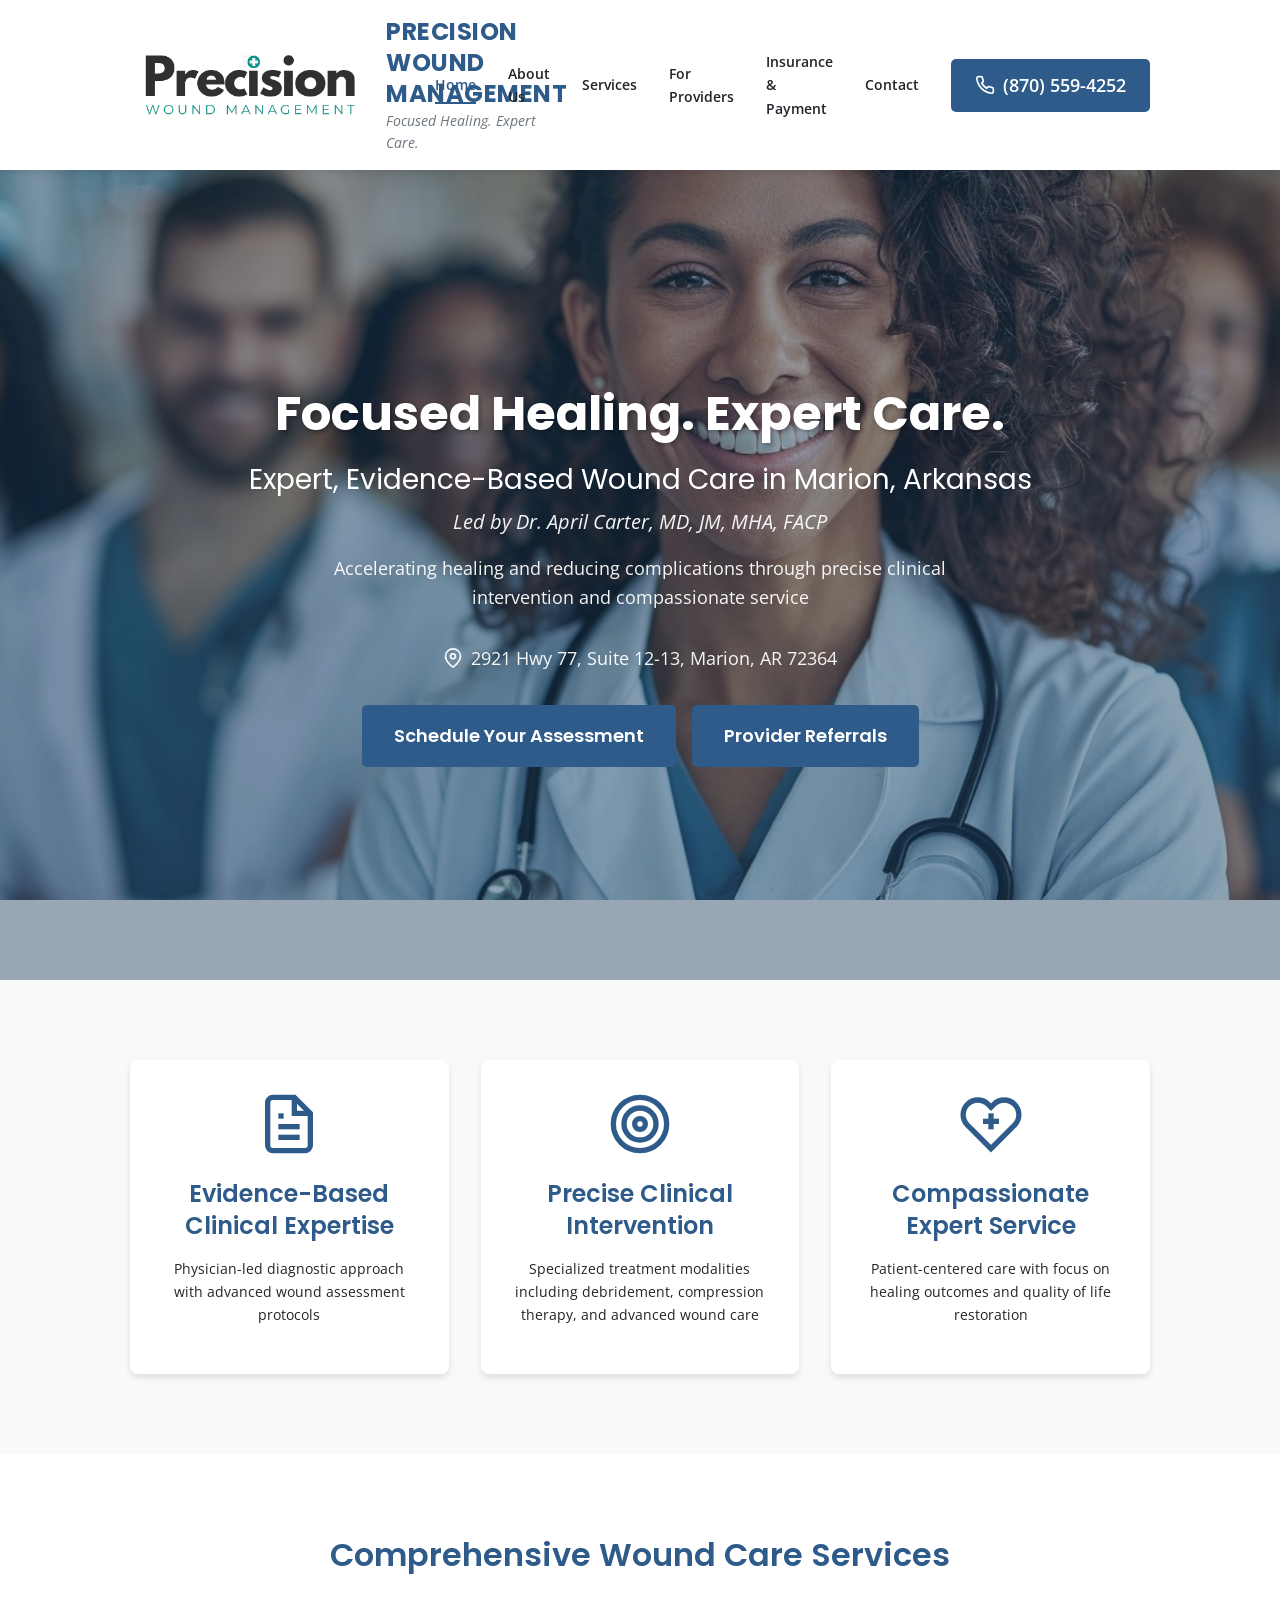
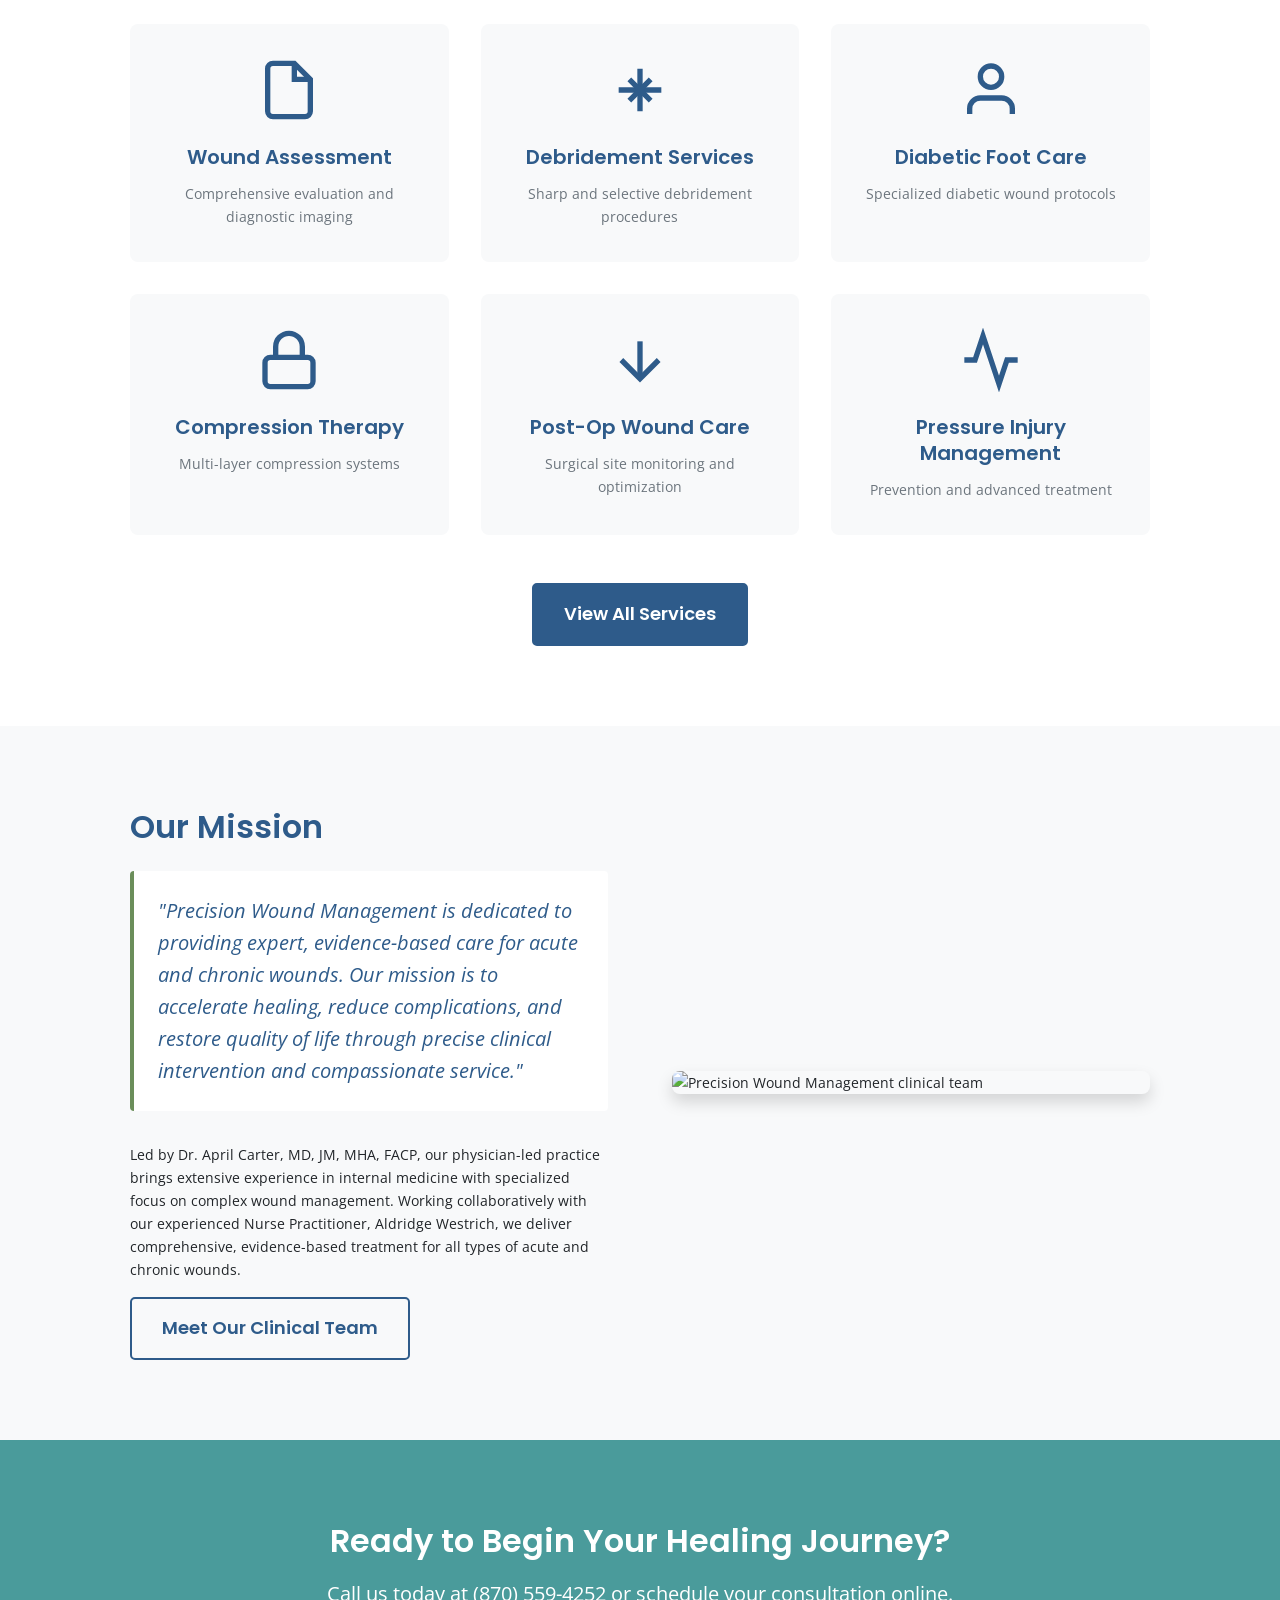
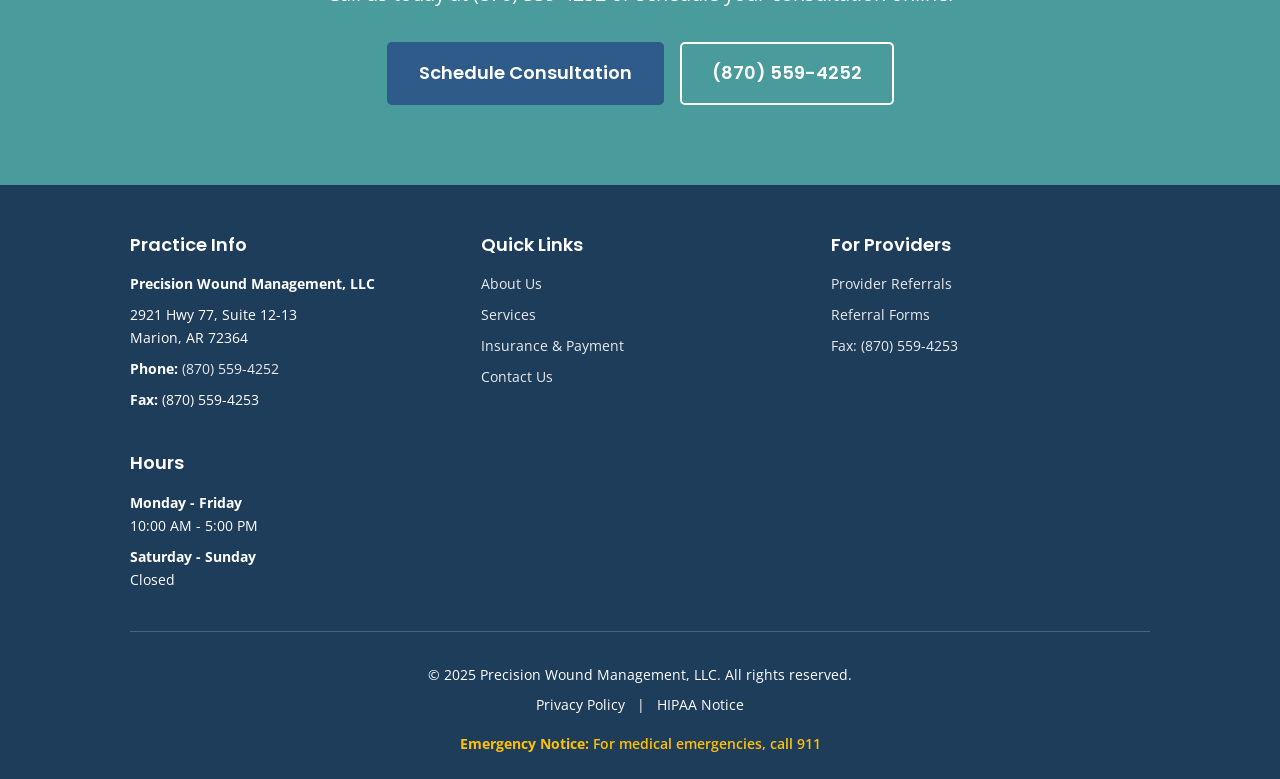
==== commit 6909305a: "Fix logo reference to use actual logo image - Add logo image (pwm-logo-full.png) to all HTML pages -" ====
--- a/index.html
+++ b/index.html
@@ -12,12 +12,6 @@
   <meta property="og:description" content="Expert, evidence-based wound care in Marion, Arkansas. Led by Dr. April Carter, MD.">
   <meta property="og:type" content="website">
   <meta property="og:url" content="https://pwmcare.com">
-
-  <!-- Favicon -->
-  <link rel="icon" type="image/x-icon" href="/favicon.ico?v=2">
-  <link rel="shortcut icon" href="/favicon.ico?v=2">
-  <link rel="icon" type="image/png" sizes="32x32" href="/images/logo/favicon.ico?v=2">
-  <link rel="apple-touch-icon" href="/images/logo/pwm-logo-icon.svg">
 
   <!-- Fonts -->
   <link rel="preconnect" href="https://fonts.googleapis.com">
@@ -81,8 +75,11 @@
       <div class="header-content">
         <div class="logo">
           <a href="/">
-            <img src="/images/logo/pwm-logo-full.png?v=2" alt="Precision Wound Management" class="logo-image">
-            <p class="tagline">Focused Healing. Expert Care.</p>
+            <img src="/images/logo/pwm-logo-full.png" alt="Precision Wound Management" class="logo-image">
+            <div class="logo-text-container">
+              <h1 class="logo-text">PRECISION WOUND MANAGEMENT</h1>
+              <p class="tagline">Focused Healing. Expert Care.</p>
+            </div>
           </a>
         </div>
 
@@ -316,7 +313,7 @@
         <div class="footer-bottom-content">
           <p>&copy; 2025 Precision Wound Management, LLC. All rights reserved.</p>
           <p class="footer-legal">
-            <a href="/legal/privacy-policy.html">Privacy Policy</a> | <a href="/legal/hipaa-notice.html">HIPAA Notice</a>
+            <span>Privacy Policy</span> | <span>HIPAA Notice</span>
           </p>
           <p class="emergency-notice"><strong>Emergency Notice:</strong> For medical emergencies, call 911</p>
         </div>
--- a/css/style.css
+++ b/css/style.css
@@ -135,12 +135,25 @@
   align-items: center;
   justify-content: space-between;
   padding: 1rem 0;
+  gap: 2rem;
+}
+
+.logo a {
+  display: flex;
+  align-items: center;
   gap: 1rem;
-}
-
-.logo a {
-  display: block;
   text-decoration: none;
+}
+
+.logo-image {
+  height: 60px;
+  width: auto;
+  object-fit: contain;
+}
+
+.logo-text-container {
+  display: flex;
+  flex-direction: column;
 }
 
 .logo-text {
@@ -148,14 +161,6 @@
   color: var(--primary-blue);
   margin: 0;
   letter-spacing: 0.5px;
-}
-
-.logo-image {
-  height: 50px;
-  width: auto;
-  max-width: 300px;
-  display: block;
-  margin-bottom: 0.25rem;
 }
 
 .tagline {
@@ -168,7 +173,6 @@
 /* Navigation */
 .main-nav {
   flex: 1;
-  max-width: 600px;
 }
 
 .menu-toggle {
@@ -1462,88 +1466,6 @@
   margin-top: 1rem;
 }
 
-.footer-legal a {
-  color: white;
-  text-decoration: none;
-}
-
-.footer-legal a:hover {
-  text-decoration: underline;
-}
-
-/* === Legal Pages === */
-.legal-page {
-  background: var(--light-bg);
-  padding: 4rem 0;
-  min-height: 60vh;
-}
-
-.legal-content {
-  padding: 2rem 0;
-}
-
-.legal-wrapper {
-  max-width: 900px;
-  margin: 0 auto;
-  background: white;
-  padding: 3rem;
-  border-radius: 8px;
-  box-shadow: 0 2px 8px rgba(0, 0, 0, 0.1);
-}
-
-.legal-wrapper h1 {
-  color: var(--primary-blue);
-  font-size: 2.5rem;
-  margin-bottom: 0.5rem;
-  border-bottom: 3px solid var(--primary-blue);
-  padding-bottom: 1rem;
-}
-
-.legal-wrapper h2 {
-  color: var(--primary-blue);
-  font-size: 1.75rem;
-  margin-top: 2rem;
-  margin-bottom: 1rem;
-}
-
-.legal-wrapper h3 {
-  color: var(--text-dark);
-  font-size: 1.25rem;
-  margin-top: 1.5rem;
-  margin-bottom: 0.75rem;
-}
-
-.last-updated {
-  color: var(--neutral-gray);
-  font-style: italic;
-  font-size: 0.9rem;
-  margin-bottom: 2rem;
-}
-
-.legal-text {
-  line-height: 1.8;
-  color: var(--text-dark);
-}
-
-.legal-text p {
-  margin-bottom: 1.25rem;
-}
-
-.legal-text ul {
-  list-style: disc;
-  margin-left: 2rem;
-  margin-bottom: 1.25rem;
-}
-
-.legal-text ul li {
-  margin-bottom: 0.5rem;
-}
-
-.legal-text strong {
-  color: var(--primary-blue);
-  font-weight: 600;
-}
-
 /* === Utility Classes === */
 .text-center {
   text-align: center;
--- a/css/responsive.css
+++ b/css/responsive.css
@@ -70,29 +70,16 @@
     gap: 1rem;
   }
 
-  .logo {
-    text-align: center;
-  }
-
-  .logo a {
-    display: flex;
-    flex-direction: column;
-    align-items: center;
-  }
-
-  .logo-text {
-    font-size: 1rem;
-  }
-
   .logo-image {
     height: 40px;
-    max-width: 200px;
-    margin: 0 auto 0.25rem;
+  }
+
+  .logo-text {
+    font-size: 1rem;
   }
 
   .tagline {
-    font-size: 0.9rem;
-    text-align: center;
+    font-size: 0.75rem;
   }
 
   .header-contact {
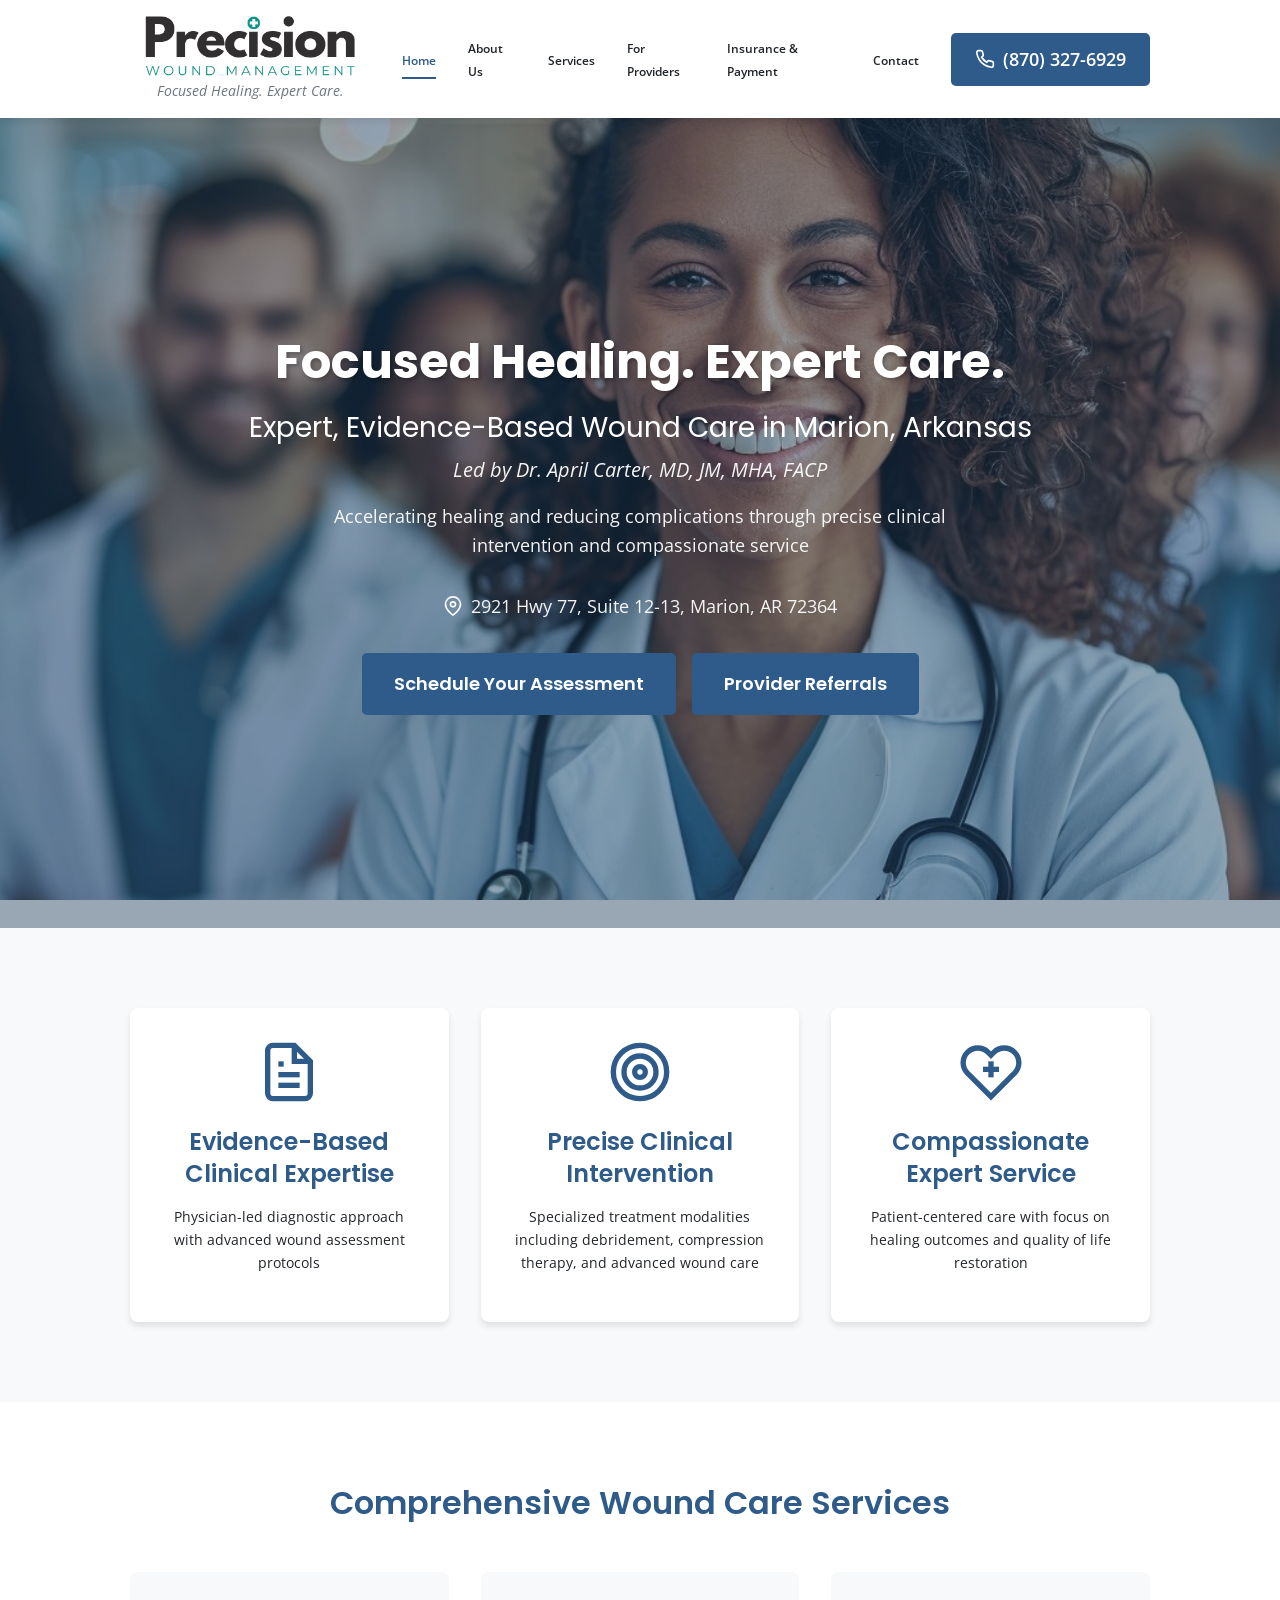
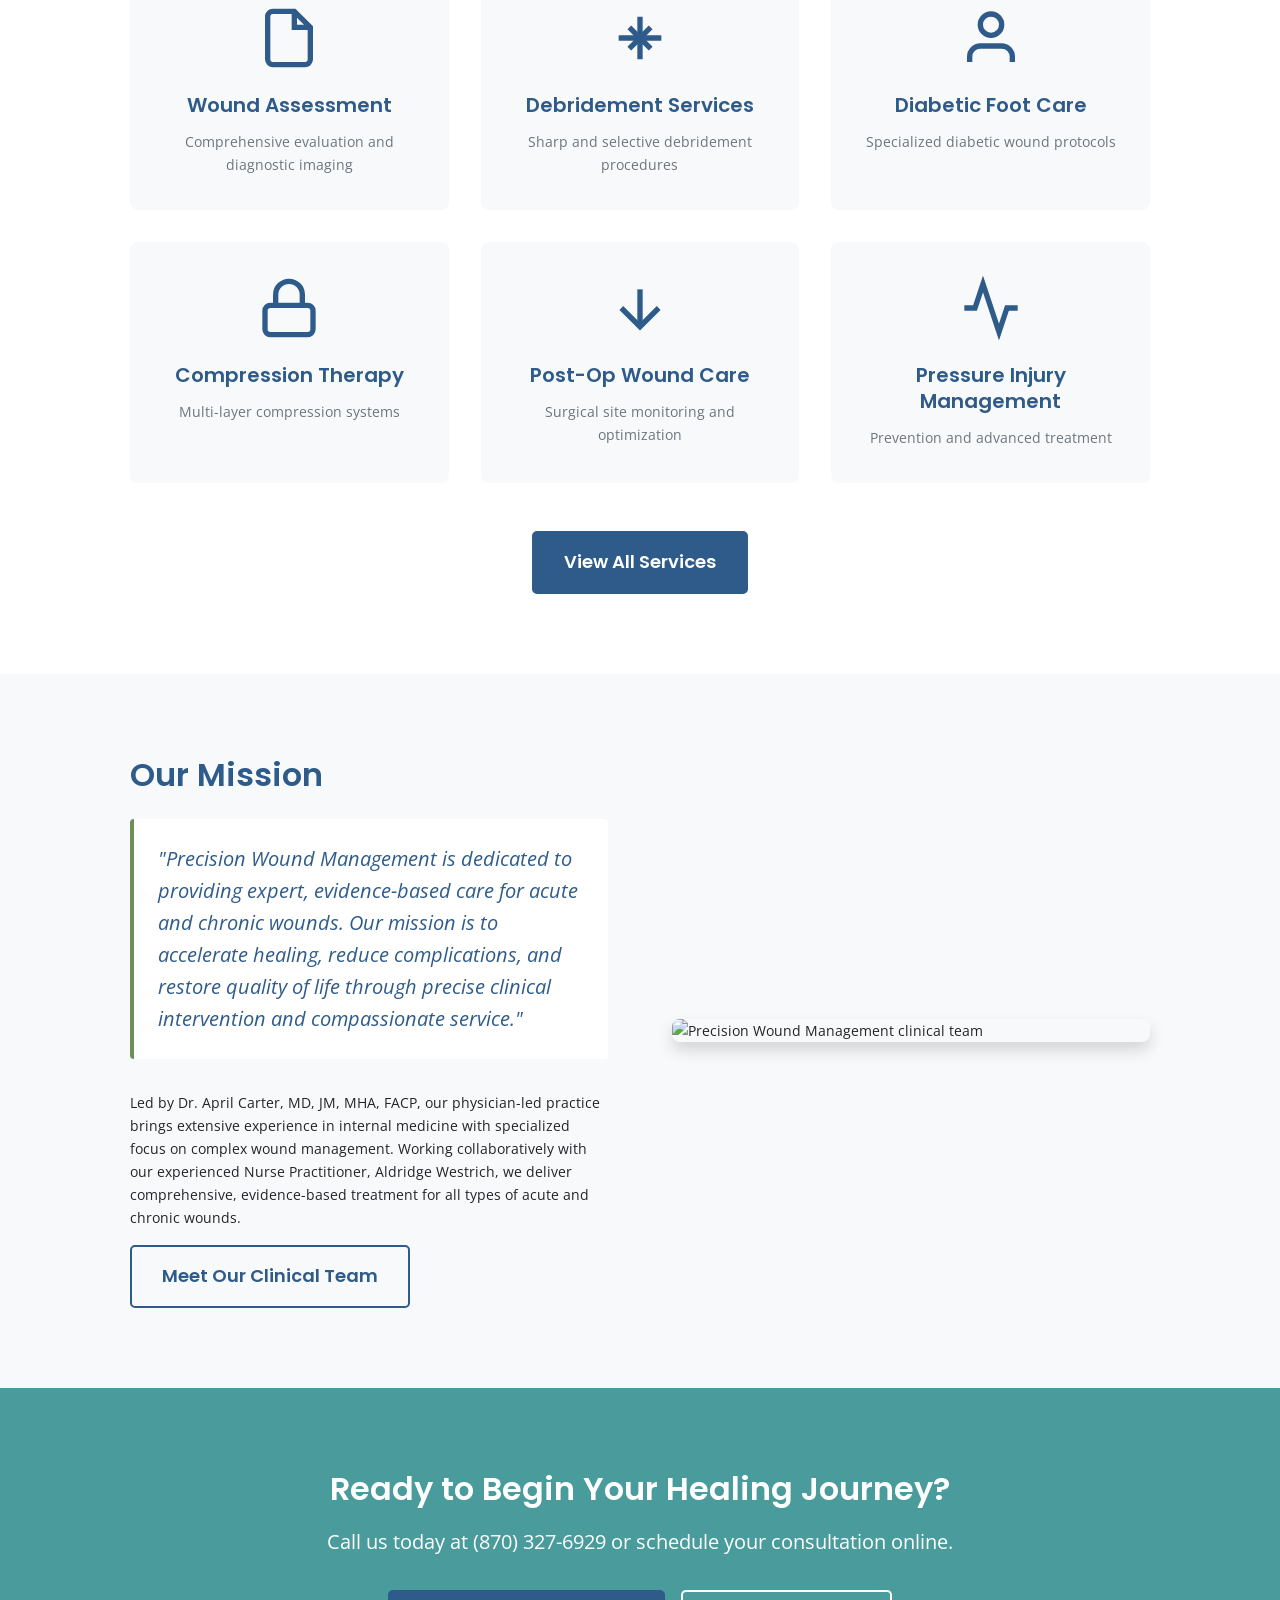
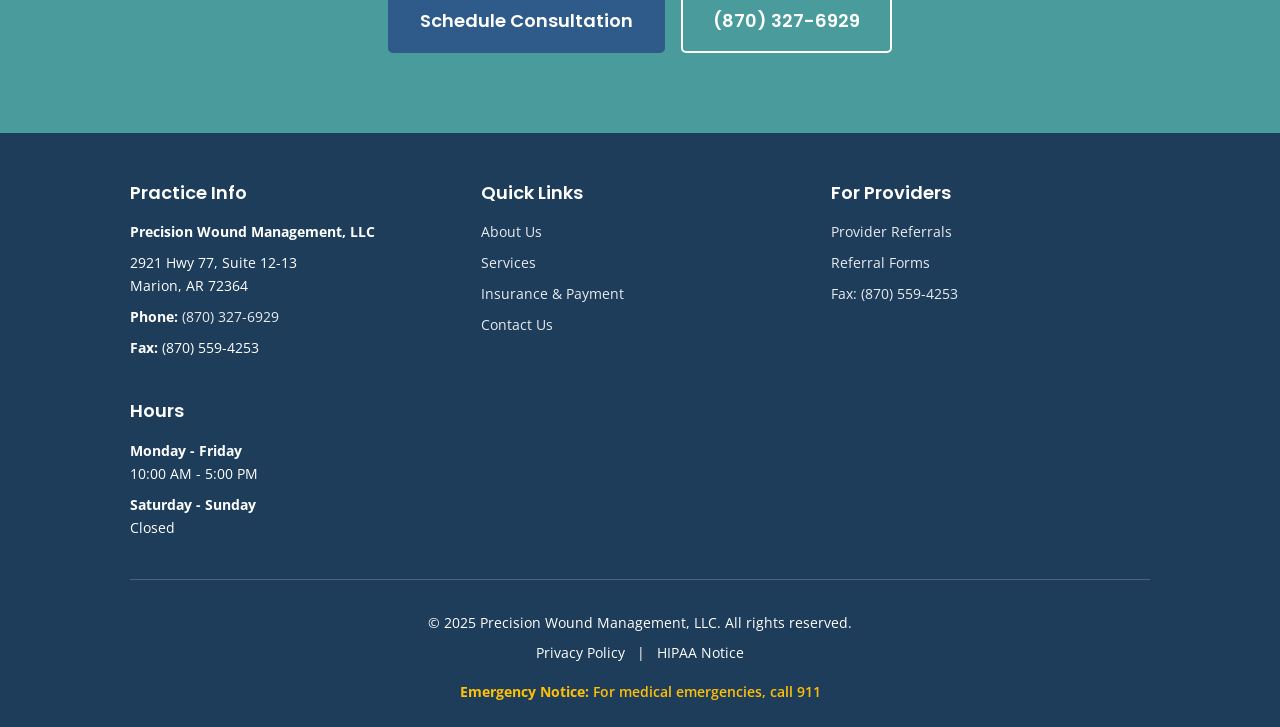
==== commit 87b9488c: "Update logo, tagline, phone number, and team page - Replace text logo with graphic logo (pwm-logo-fu" ====
--- a/index.html
+++ b/index.html
@@ -4,7 +4,7 @@
   <meta charset="UTF-8">
   <meta name="viewport" content="width=device-width, initial-scale=1.0">
   <title>Precision Wound Management | Expert Wound Care in Marion, AR</title>
-  <meta name="description" content="Expert, evidence-based wound care in Marion, Arkansas. Led by Dr. April Carter, MD. Specialized treatment for diabetic foot ulcers, pressure injuries, and post-operative wounds. Call (870) 559-4252.">
+  <meta name="description" content="Expert, evidence-based wound care in Marion, Arkansas. Led by Dr. April Carter, MD. Specialized treatment for diabetic foot ulcers, pressure injuries, and post-operative wounds. Call (870) 327-6929.">
   <meta name="keywords" content="wound care Marion AR, diabetic foot ulcer care Arkansas, pressure injury treatment, post-op wound care, Dr. April Carter, wound management Arkansas">
 
   <!-- Open Graph -->
@@ -30,7 +30,7 @@
     "name": "Precision Wound Management, LLC",
     "description": "Expert, evidence-based wound care specializing in diabetic foot ulcers, pressure injuries, and post-operative wound management.",
     "url": "https://pwmcare.com",
-    "telephone": "+1-870-559-4252",
+    "telephone": "+1-870-327-6929",
     "faxNumber": "+1-870-559-4253",
     "email": "info@pwmcare.com",
     "address": {
@@ -76,10 +76,7 @@
         <div class="logo">
           <a href="/">
             <img src="/images/logo/pwm-logo-full.png" alt="Precision Wound Management" class="logo-image">
-            <div class="logo-text-container">
-              <h1 class="logo-text">PRECISION WOUND MANAGEMENT</h1>
-              <p class="tagline">Focused Healing. Expert Care.</p>
-            </div>
+            <p class="tagline">Focused Healing. Expert Care.</p>
           </a>
         </div>
 
@@ -101,11 +98,11 @@
         </nav>
 
         <div class="header-contact">
-          <a href="tel:+18705594252" class="btn-phone" aria-label="Call Precision Wound Management">
+          <a href="tel:+18703276929" class="btn-phone" aria-label="Call Precision Wound Management">
             <svg class="phone-icon" width="20" height="20" viewBox="0 0 24 24" fill="none" stroke="currentColor" stroke-width="2">
               <path d="M22 16.92v3a2 2 0 0 1-2.18 2 19.79 19.79 0 0 1-8.63-3.07 19.5 19.5 0 0 1-6-6 19.79 19.79 0 0 1-3.07-8.67A2 2 0 0 1 4.11 2h3a2 2 0 0 1 2 1.72 12.84 12.84 0 0 0 .7 2.81 2 2 0 0 1-.45 2.11L8.09 9.91a16 16 0 0 0 6 6l1.27-1.27a2 2 0 0 1 2.11-.45 12.84 12.84 0 0 0 2.81.7A2 2 0 0 1 22 16.92z"></path>
             </svg>
-            (870) 559-4252
+            (870) 327-6929
           </a>
         </div>
       </div>
@@ -262,10 +259,10 @@
     <section class="contact-cta">
       <div class="container">
         <h2>Ready to Begin Your Healing Journey?</h2>
-        <p>Call us today at (870) 559-4252 or schedule your consultation online.</p>
+        <p>Call us today at (870) 327-6929 or schedule your consultation online.</p>
         <div class="cta-buttons">
           <a href="/contact.html" class="btn btn-primary">Schedule Consultation</a>
-          <a href="tel:+18705594252" class="btn btn-secondary">(870) 559-4252</a>
+          <a href="tel:+18703276929" class="btn btn-secondary">(870) 327-6929</a>
         </div>
       </div>
     </section>
@@ -279,7 +276,7 @@
           <h3>Practice Info</h3>
           <p><strong>Precision Wound Management, LLC</strong></p>
           <p>2921 Hwy 77, Suite 12-13<br>Marion, AR 72364</p>
-          <p><strong>Phone:</strong> <a href="tel:+18705594252">(870) 559-4252</a></p>
+          <p><strong>Phone:</strong> <a href="tel:+18703276929">(870) 327-6929</a></p>
           <p><strong>Fax:</strong> (870) 559-4253</p>
         </div>
 
--- a/css/style.css
+++ b/css/style.css
@@ -140,34 +140,23 @@
 
 .logo a {
   display: flex;
+  flex-direction: column;
   align-items: center;
-  gap: 1rem;
   text-decoration: none;
 }
 
 .logo-image {
-  height: 60px;
+  max-height: 60px;
   width: auto;
-  object-fit: contain;
-}
-
-.logo-text-container {
-  display: flex;
-  flex-direction: column;
-}
-
-.logo-text {
-  font-size: 1.25rem;
-  color: var(--primary-blue);
-  margin: 0;
-  letter-spacing: 0.5px;
+  display: block;
 }
 
 .tagline {
   font-size: 0.875rem;
   color: var(--neutral-gray);
   font-style: italic;
-  margin: 0;
+  margin: 0.25rem 0 0 0;
+  text-align: center;
 }
 
 /* Navigation */
@@ -299,7 +288,7 @@
   align-items: center;
   justify-content: center;
   background: linear-gradient(135deg, var(--primary-blue) 0%, var(--secondary-teal) 100%);
-  background-image: url('/images/hero/hero-background.jpg');
+  background-image: url('/images/hero/hero-main.jpg');
   background-size: cover;
   background-position: center top;
   background-attachment: fixed;
--- a/css/responsive.css
+++ b/css/responsive.css
@@ -70,10 +70,6 @@
     gap: 1rem;
   }
 
-  .logo-image {
-    height: 40px;
-  }
-
   .logo-text {
     font-size: 1rem;
   }
@@ -362,6 +358,11 @@
 
   .logo-text {
     font-size: 1.5rem;
+  }
+
+  /* Decrease menu font size for desktop */
+  .nav-menu li a {
+    font-size: 0.75rem;
   }
 
   .services-grid {
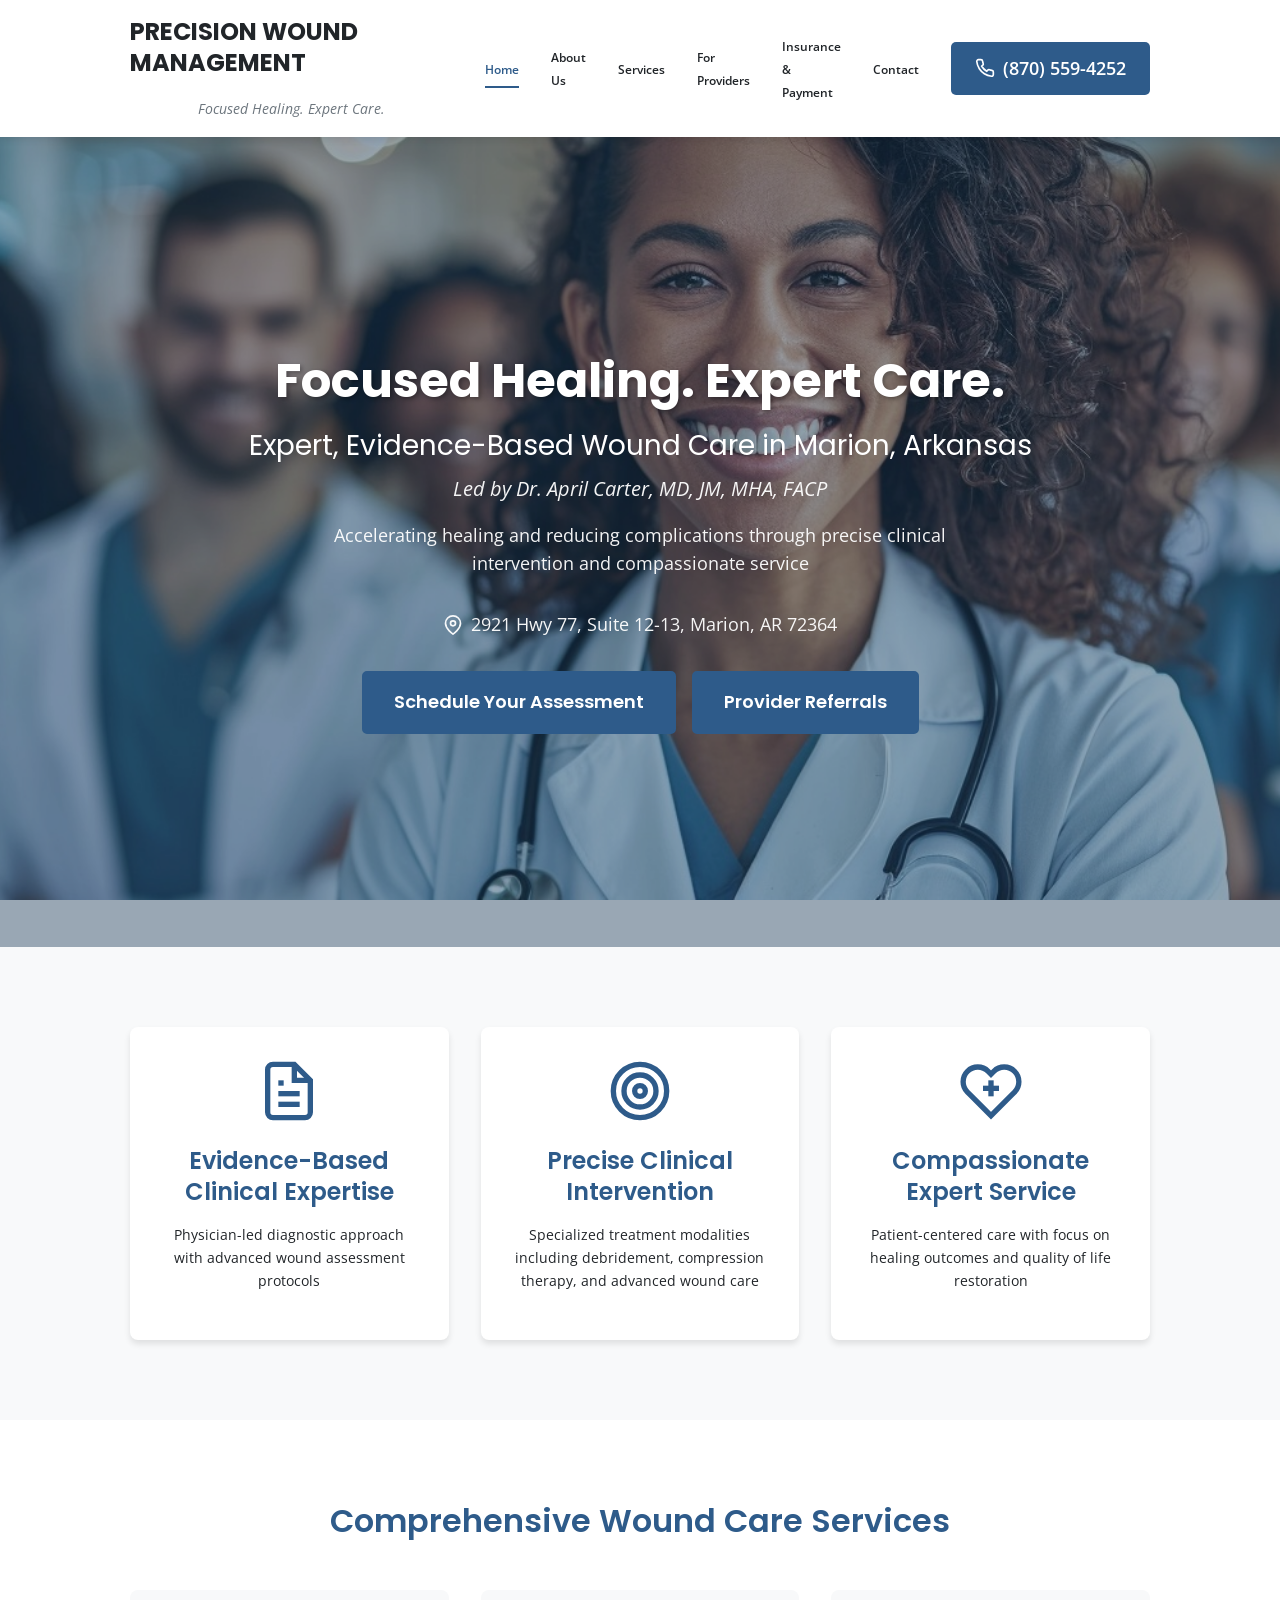
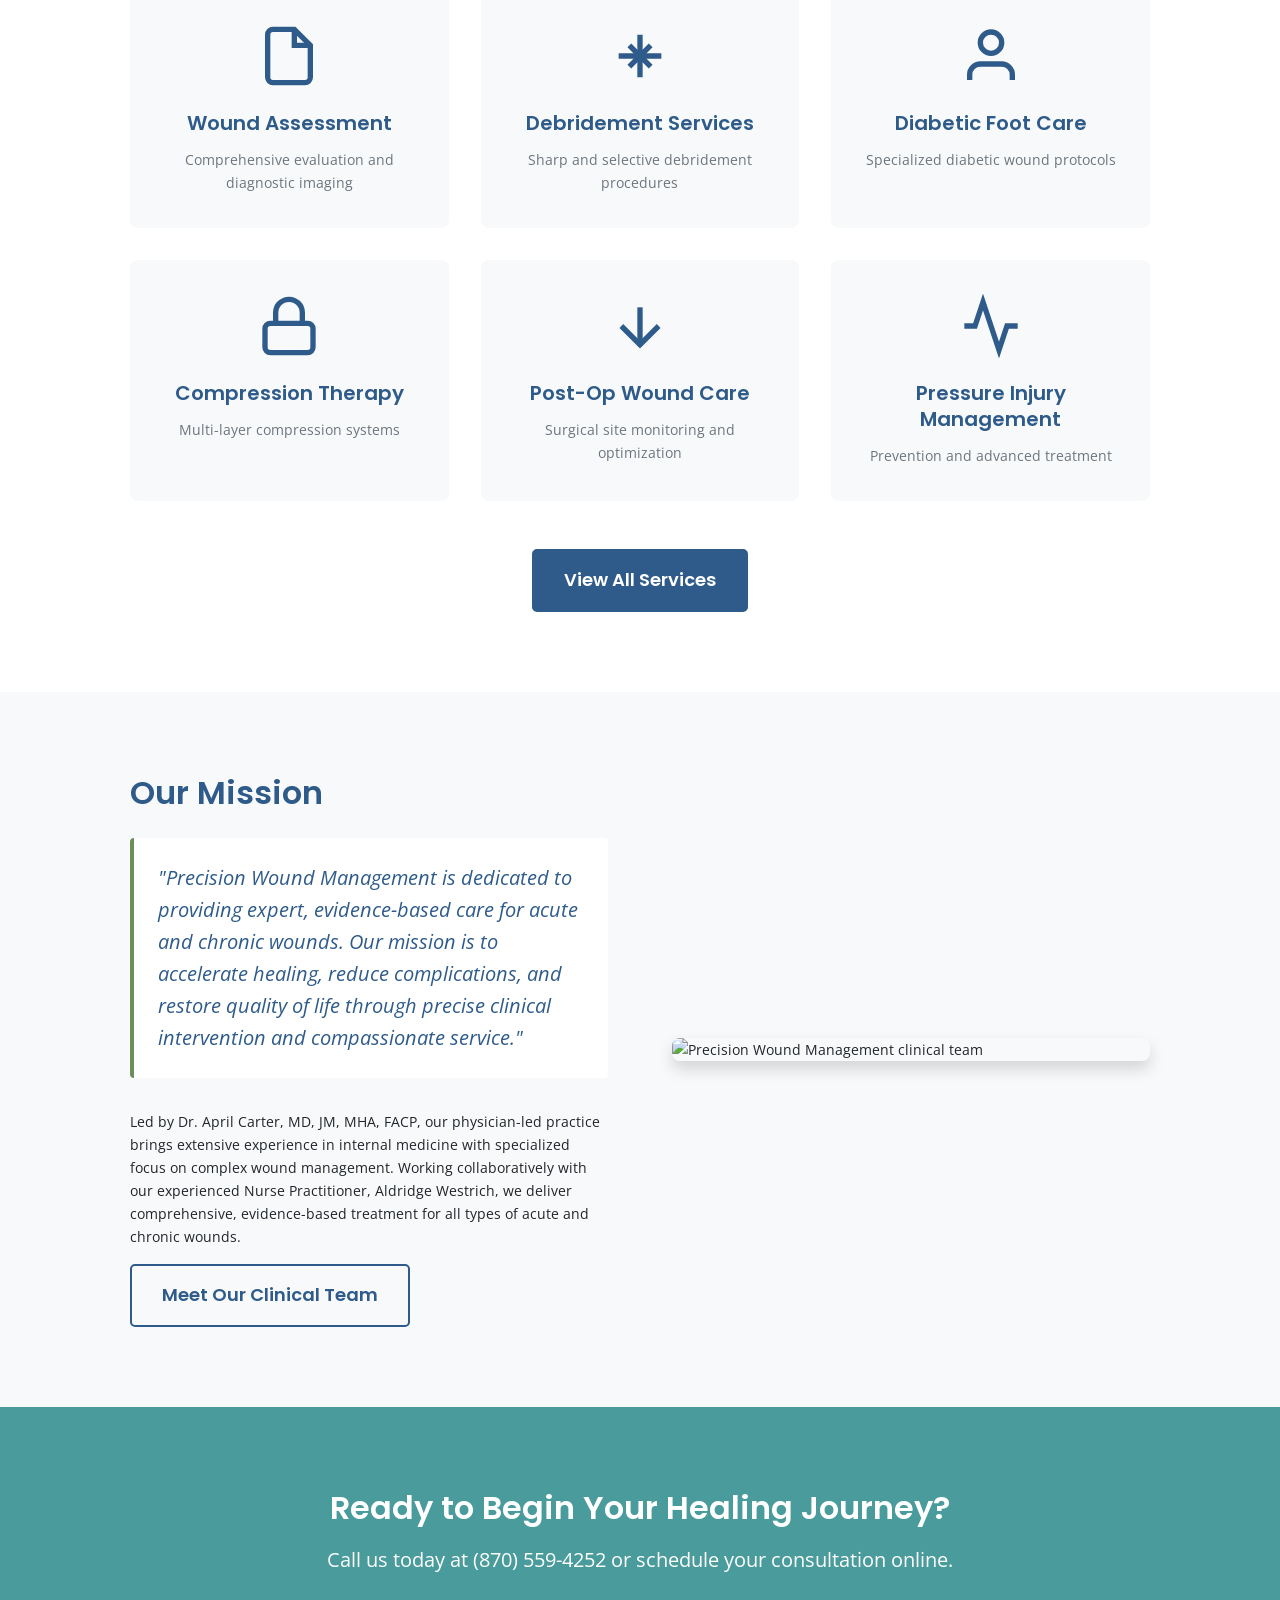
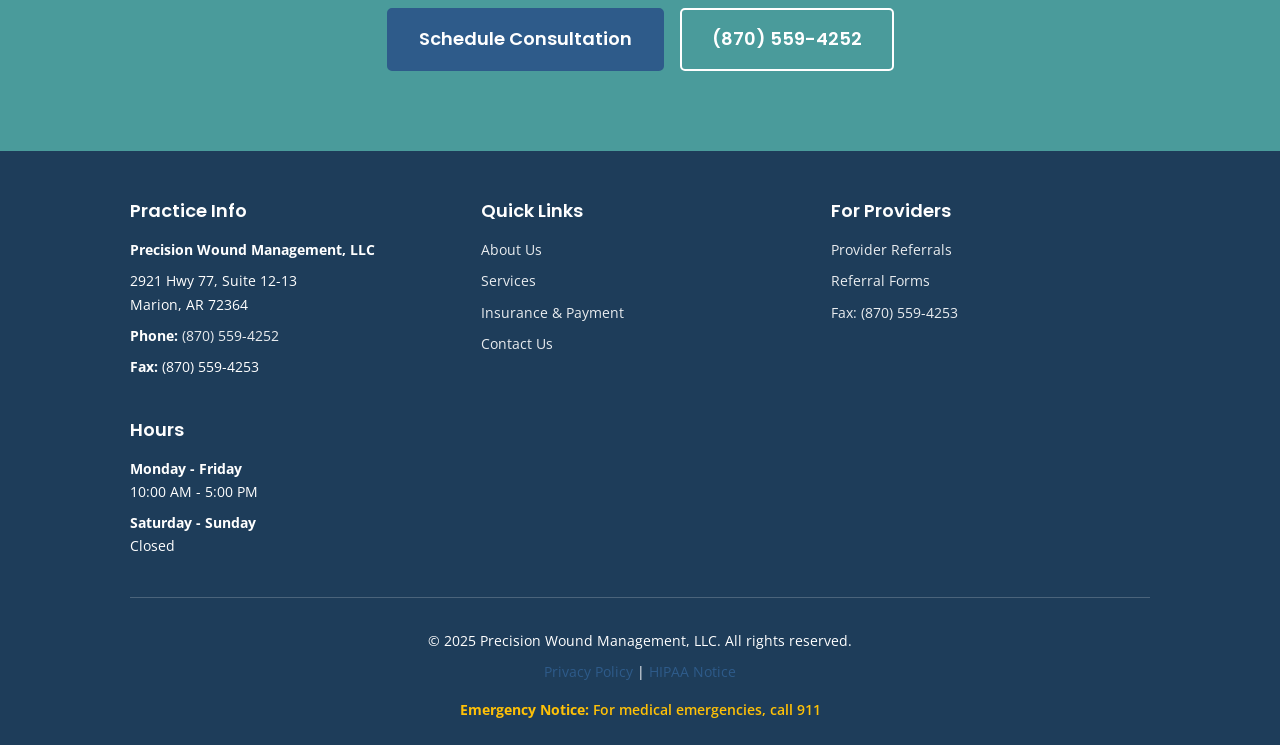
==== commit 529b4f82: "Add Privacy Policy and HIPAA Notice links to all pages Added clickable links in the footer for Priva" ====
--- a/index.html
+++ b/index.html
@@ -4,7 +4,7 @@
   <meta charset="UTF-8">
   <meta name="viewport" content="width=device-width, initial-scale=1.0">
   <title>Precision Wound Management | Expert Wound Care in Marion, AR</title>
-  <meta name="description" content="Expert, evidence-based wound care in Marion, Arkansas. Led by Dr. April Carter, MD. Specialized treatment for diabetic foot ulcers, pressure injuries, and post-operative wounds. Call (870) 327-6929.">
+  <meta name="description" content="Expert, evidence-based wound care in Marion, Arkansas. Led by Dr. April Carter, MD. Specialized treatment for diabetic foot ulcers, pressure injuries, and post-operative wounds. Call (870) 559-4252.">
   <meta name="keywords" content="wound care Marion AR, diabetic foot ulcer care Arkansas, pressure injury treatment, post-op wound care, Dr. April Carter, wound management Arkansas">
 
   <!-- Open Graph -->
@@ -30,7 +30,7 @@
     "name": "Precision Wound Management, LLC",
     "description": "Expert, evidence-based wound care specializing in diabetic foot ulcers, pressure injuries, and post-operative wound management.",
     "url": "https://pwmcare.com",
-    "telephone": "+1-870-327-6929",
+    "telephone": "+1-870-559-4252",
     "faxNumber": "+1-870-559-4253",
     "email": "info@pwmcare.com",
     "address": {
@@ -75,7 +75,7 @@
       <div class="header-content">
         <div class="logo">
           <a href="/">
-            <img src="/images/logo/pwm-logo-full.png" alt="Precision Wound Management" class="logo-image">
+            <h1 class="logo-text">PRECISION WOUND MANAGEMENT</h1>
             <p class="tagline">Focused Healing. Expert Care.</p>
           </a>
         </div>
@@ -98,11 +98,11 @@
         </nav>
 
         <div class="header-contact">
-          <a href="tel:+18703276929" class="btn-phone" aria-label="Call Precision Wound Management">
+          <a href="tel:+18705594252" class="btn-phone" aria-label="Call Precision Wound Management">
             <svg class="phone-icon" width="20" height="20" viewBox="0 0 24 24" fill="none" stroke="currentColor" stroke-width="2">
               <path d="M22 16.92v3a2 2 0 0 1-2.18 2 19.79 19.79 0 0 1-8.63-3.07 19.5 19.5 0 0 1-6-6 19.79 19.79 0 0 1-3.07-8.67A2 2 0 0 1 4.11 2h3a2 2 0 0 1 2 1.72 12.84 12.84 0 0 0 .7 2.81 2 2 0 0 1-.45 2.11L8.09 9.91a16 16 0 0 0 6 6l1.27-1.27a2 2 0 0 1 2.11-.45 12.84 12.84 0 0 0 2.81.7A2 2 0 0 1 22 16.92z"></path>
             </svg>
-            (870) 327-6929
+            (870) 559-4252
           </a>
         </div>
       </div>
@@ -259,10 +259,10 @@
     <section class="contact-cta">
       <div class="container">
         <h2>Ready to Begin Your Healing Journey?</h2>
-        <p>Call us today at (870) 327-6929 or schedule your consultation online.</p>
+        <p>Call us today at (870) 559-4252 or schedule your consultation online.</p>
         <div class="cta-buttons">
           <a href="/contact.html" class="btn btn-primary">Schedule Consultation</a>
-          <a href="tel:+18703276929" class="btn btn-secondary">(870) 327-6929</a>
+          <a href="tel:+18705594252" class="btn btn-secondary">(870) 559-4252</a>
         </div>
       </div>
     </section>
@@ -276,7 +276,7 @@
           <h3>Practice Info</h3>
           <p><strong>Precision Wound Management, LLC</strong></p>
           <p>2921 Hwy 77, Suite 12-13<br>Marion, AR 72364</p>
-          <p><strong>Phone:</strong> <a href="tel:+18703276929">(870) 327-6929</a></p>
+          <p><strong>Phone:</strong> <a href="tel:+18705594252">(870) 559-4252</a></p>
           <p><strong>Fax:</strong> (870) 559-4253</p>
         </div>
 
@@ -310,7 +310,7 @@
         <div class="footer-bottom-content">
           <p>&copy; 2025 Precision Wound Management, LLC. All rights reserved.</p>
           <p class="footer-legal">
-            <span>Privacy Policy</span> | <span>HIPAA Notice</span>
+            <a href="/legal/pwm_privacy_policy (1).md">Privacy Policy</a> | <a href="/legal/hipaa_notice_standalone.html">HIPAA Notice</a>
           </p>
           <p class="emergency-notice"><strong>Emergency Notice:</strong> For medical emergencies, call 911</p>
         </div>
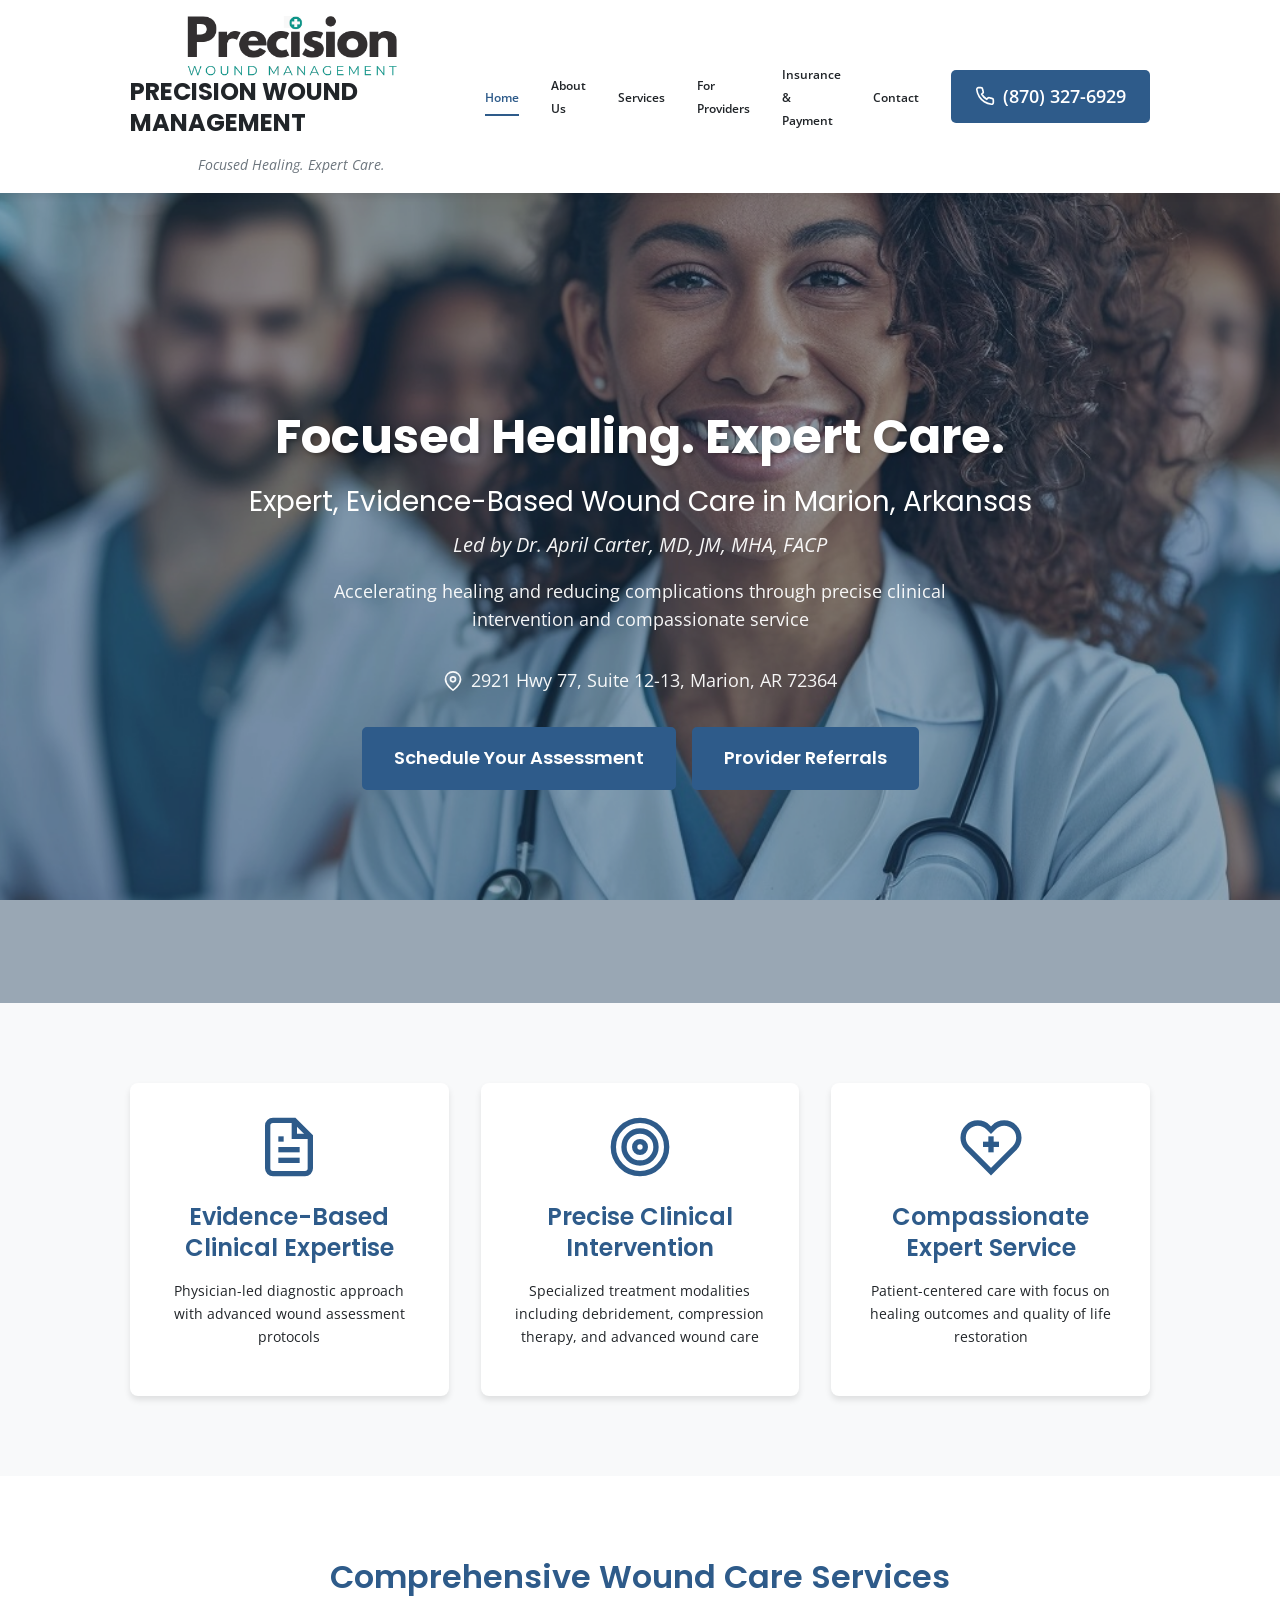
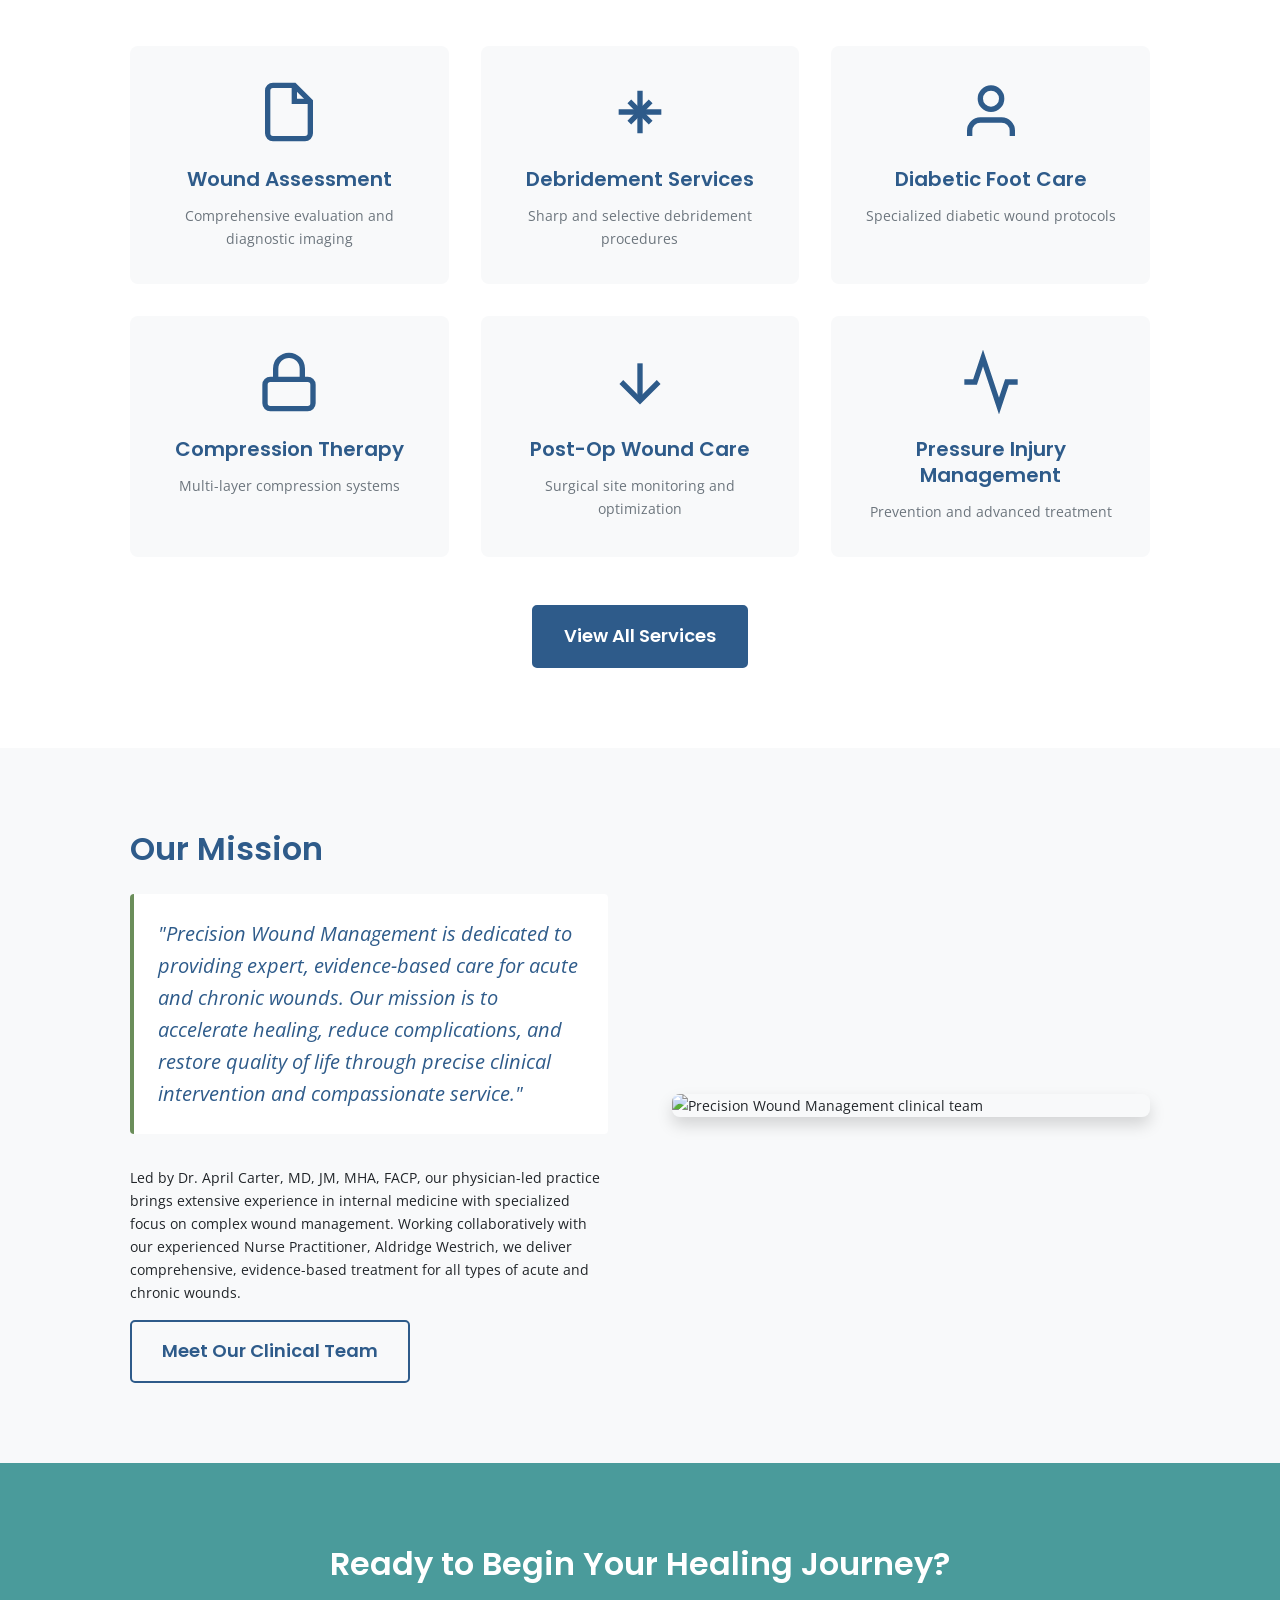
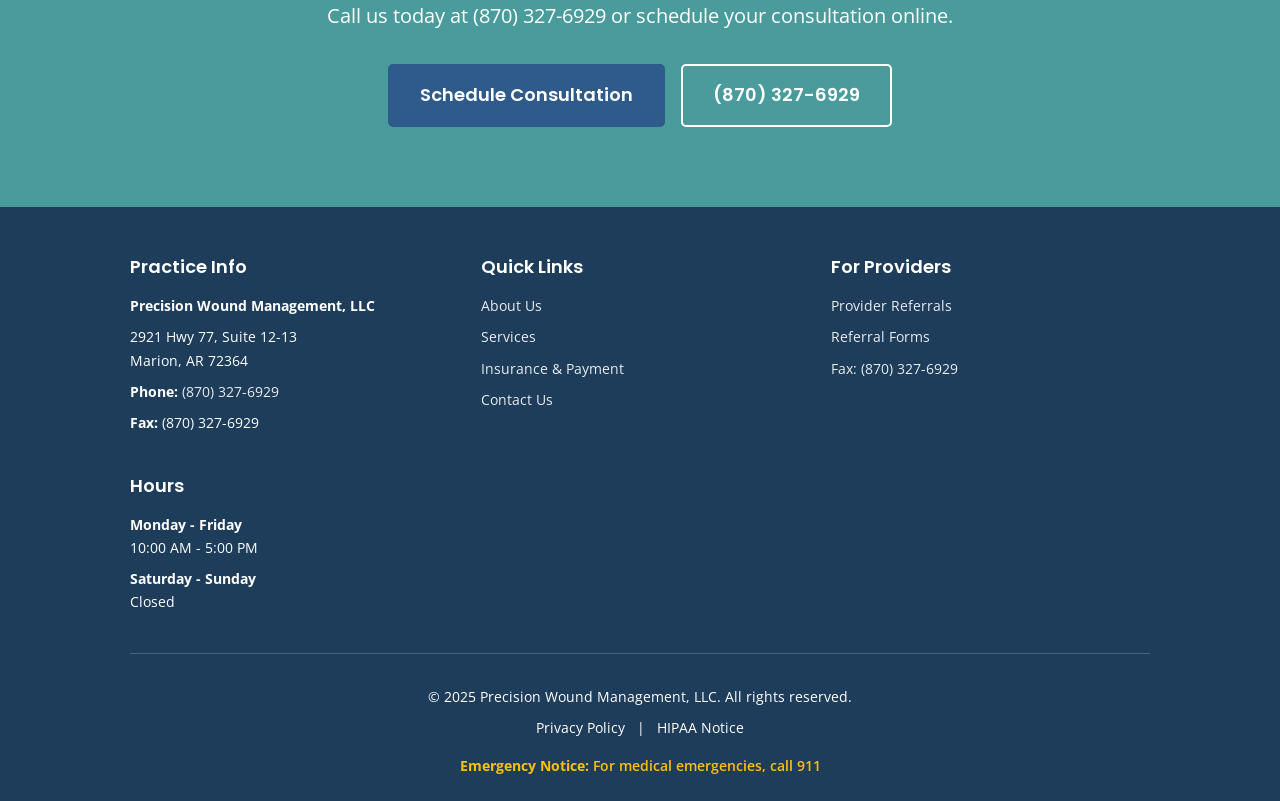
==== commit f21b3343: "Update phone/fax number to (870) 327-6929 and restore logo to menu bar - Updated all phone and fax n" ====
--- a/index.html
+++ b/index.html
@@ -4,7 +4,7 @@
   <meta charset="UTF-8">
   <meta name="viewport" content="width=device-width, initial-scale=1.0">
   <title>Precision Wound Management | Expert Wound Care in Marion, AR</title>
-  <meta name="description" content="Expert, evidence-based wound care in Marion, Arkansas. Led by Dr. April Carter, MD. Specialized treatment for diabetic foot ulcers, pressure injuries, and post-operative wounds. Call (870) 559-4252.">
+  <meta name="description" content="Expert, evidence-based wound care in Marion, Arkansas. Led by Dr. April Carter, MD. Specialized treatment for diabetic foot ulcers, pressure injuries, and post-operative wounds. Call (870) 327-6929.">
   <meta name="keywords" content="wound care Marion AR, diabetic foot ulcer care Arkansas, pressure injury treatment, post-op wound care, Dr. April Carter, wound management Arkansas">
 
   <!-- Open Graph -->
@@ -30,8 +30,8 @@
     "name": "Precision Wound Management, LLC",
     "description": "Expert, evidence-based wound care specializing in diabetic foot ulcers, pressure injuries, and post-operative wound management.",
     "url": "https://pwmcare.com",
-    "telephone": "+1-870-559-4252",
-    "faxNumber": "+1-870-559-4253",
+    "telephone": "+1-870-327-6929",
+    "faxNumber": "+1-870-327-6929",
     "email": "info@pwmcare.com",
     "address": {
       "@type": "PostalAddress",
@@ -75,8 +75,11 @@
       <div class="header-content">
         <div class="logo">
           <a href="/">
-            <h1 class="logo-text">PRECISION WOUND MANAGEMENT</h1>
-            <p class="tagline">Focused Healing. Expert Care.</p>
+            <img src="/images/logo/pwm-logo-full.png" alt="Precision Wound Management Logo" class="logo-image">
+            <div class="logo-text-container">
+              <h1 class="logo-text">PRECISION WOUND MANAGEMENT</h1>
+              <p class="tagline">Focused Healing. Expert Care.</p>
+            </div>
           </a>
         </div>
 
@@ -98,11 +101,11 @@
         </nav>
 
         <div class="header-contact">
-          <a href="tel:+18705594252" class="btn-phone" aria-label="Call Precision Wound Management">
+          <a href="tel:+18703276929" class="btn-phone" aria-label="Call Precision Wound Management">
             <svg class="phone-icon" width="20" height="20" viewBox="0 0 24 24" fill="none" stroke="currentColor" stroke-width="2">
               <path d="M22 16.92v3a2 2 0 0 1-2.18 2 19.79 19.79 0 0 1-8.63-3.07 19.5 19.5 0 0 1-6-6 19.79 19.79 0 0 1-3.07-8.67A2 2 0 0 1 4.11 2h3a2 2 0 0 1 2 1.72 12.84 12.84 0 0 0 .7 2.81 2 2 0 0 1-.45 2.11L8.09 9.91a16 16 0 0 0 6 6l1.27-1.27a2 2 0 0 1 2.11-.45 12.84 12.84 0 0 0 2.81.7A2 2 0 0 1 22 16.92z"></path>
             </svg>
-            (870) 559-4252
+            (870) 327-6929
           </a>
         </div>
       </div>
@@ -259,10 +262,10 @@
     <section class="contact-cta">
       <div class="container">
         <h2>Ready to Begin Your Healing Journey?</h2>
-        <p>Call us today at (870) 559-4252 or schedule your consultation online.</p>
+        <p>Call us today at (870) 327-6929 or schedule your consultation online.</p>
         <div class="cta-buttons">
           <a href="/contact.html" class="btn btn-primary">Schedule Consultation</a>
-          <a href="tel:+18705594252" class="btn btn-secondary">(870) 559-4252</a>
+          <a href="tel:+18703276929" class="btn btn-secondary">(870) 327-6929</a>
         </div>
       </div>
     </section>
@@ -276,8 +279,8 @@
           <h3>Practice Info</h3>
           <p><strong>Precision Wound Management, LLC</strong></p>
           <p>2921 Hwy 77, Suite 12-13<br>Marion, AR 72364</p>
-          <p><strong>Phone:</strong> <a href="tel:+18705594252">(870) 559-4252</a></p>
-          <p><strong>Fax:</strong> (870) 559-4253</p>
+          <p><strong>Phone:</strong> <a href="tel:+18703276929">(870) 327-6929</a></p>
+          <p><strong>Fax:</strong> (870) 327-6929</p>
         </div>
 
         <div class="footer-column">
@@ -295,7 +298,7 @@
           <ul>
             <li><a href="/providers.html">Provider Referrals</a></li>
             <li><a href="/providers.html#referral-forms">Referral Forms</a></li>
-            <li><a href="tel:+18705594253">Fax: (870) 559-4253</a></li>
+            <li><a href="tel:+18703276929">Fax: (870) 327-6929</a></li>
           </ul>
         </div>
 
@@ -310,7 +313,7 @@
         <div class="footer-bottom-content">
           <p>&copy; 2025 Precision Wound Management, LLC. All rights reserved.</p>
           <p class="footer-legal">
-            <a href="/legal/pwm_privacy_policy (1).md">Privacy Policy</a> | <a href="/legal/hipaa_notice_standalone.html">HIPAA Notice</a>
+            <span>Privacy Policy</span> | <span>HIPAA Notice</span>
           </p>
           <p class="emergency-notice"><strong>Emergency Notice:</strong> For medical emergencies, call 911</p>
         </div>
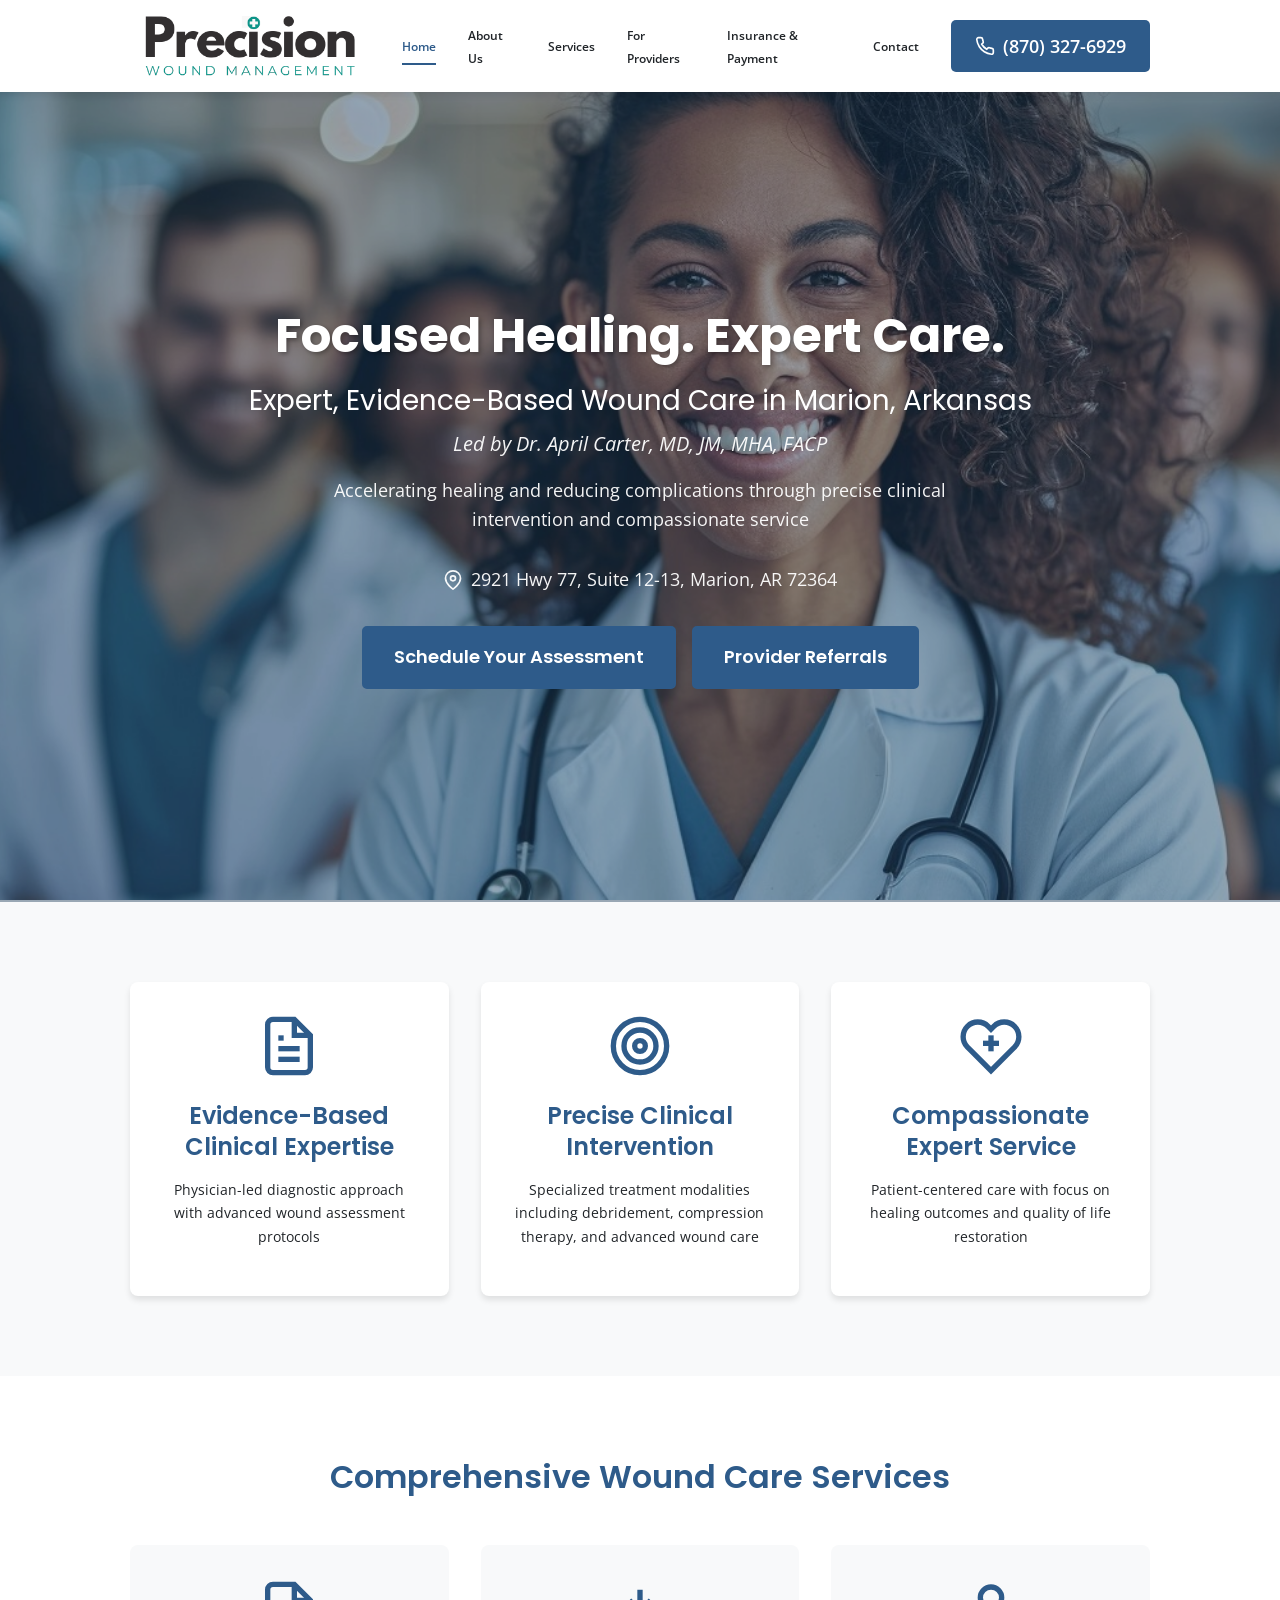
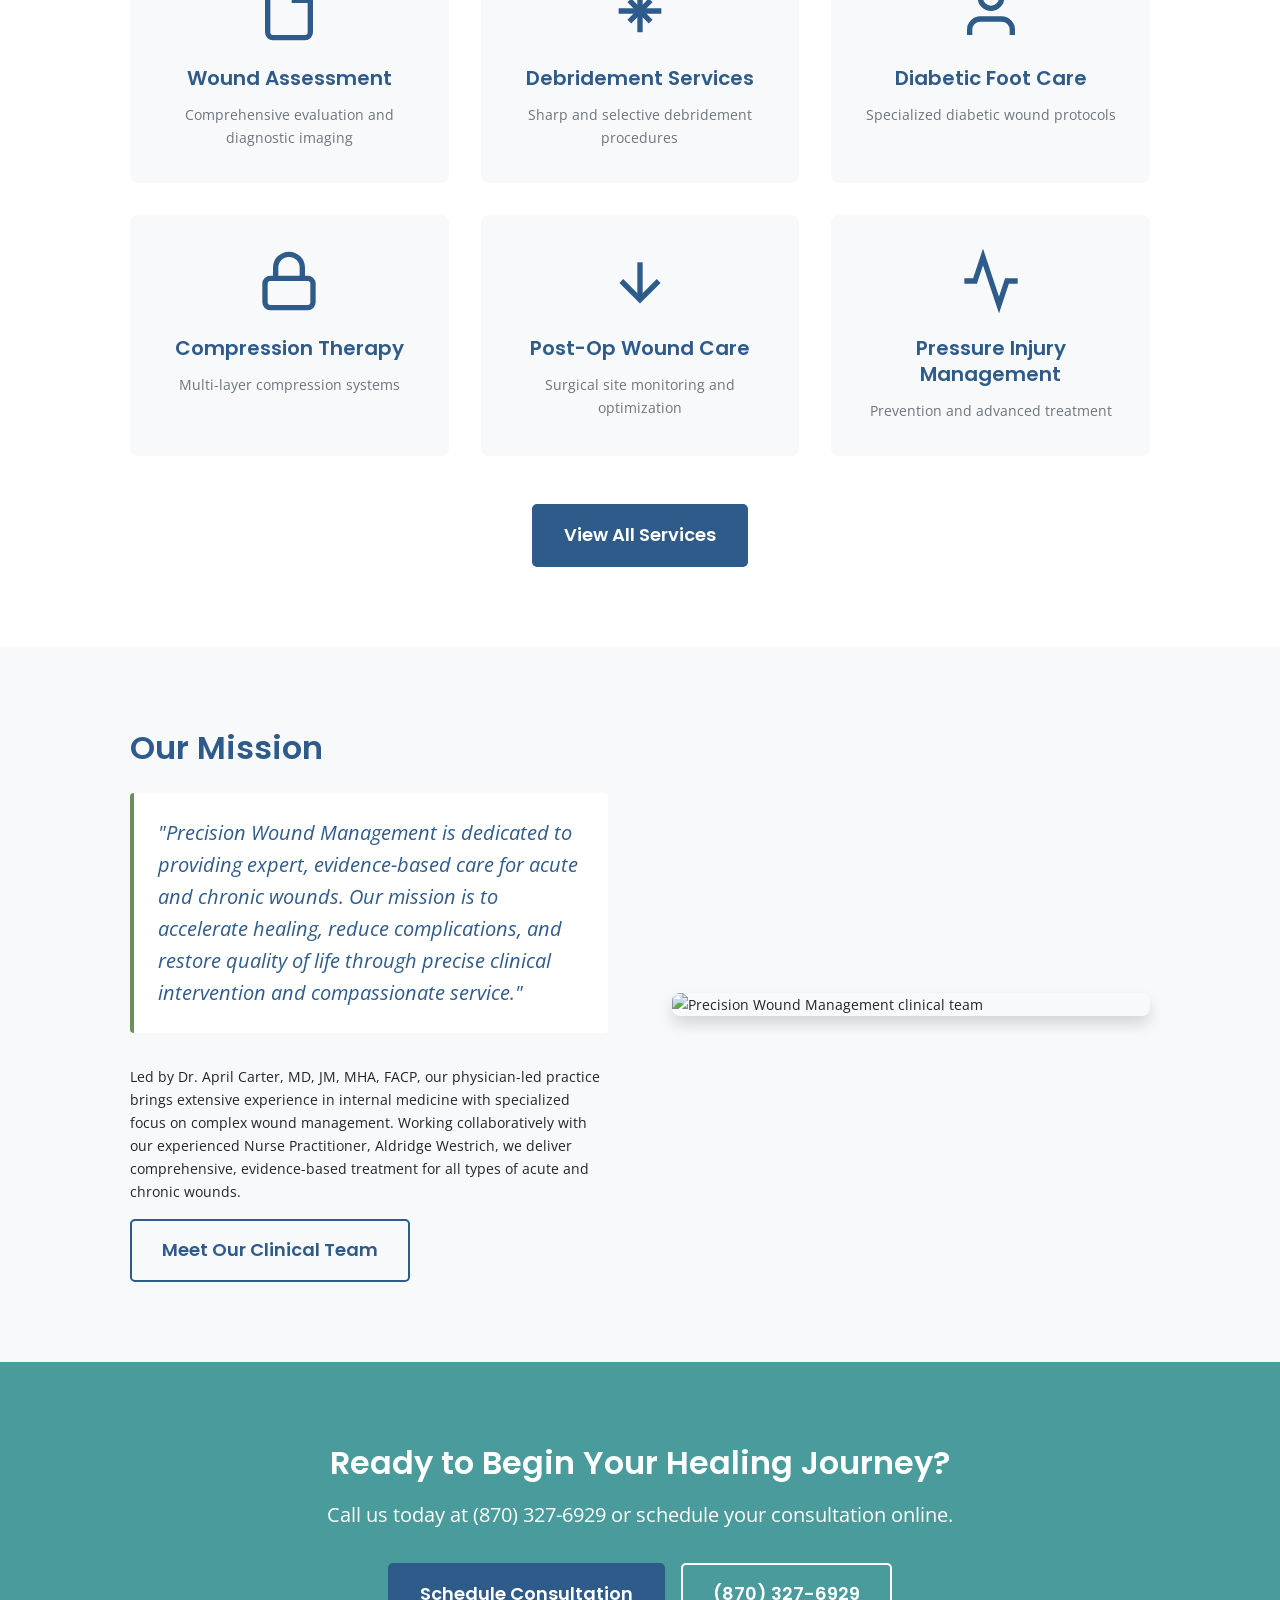
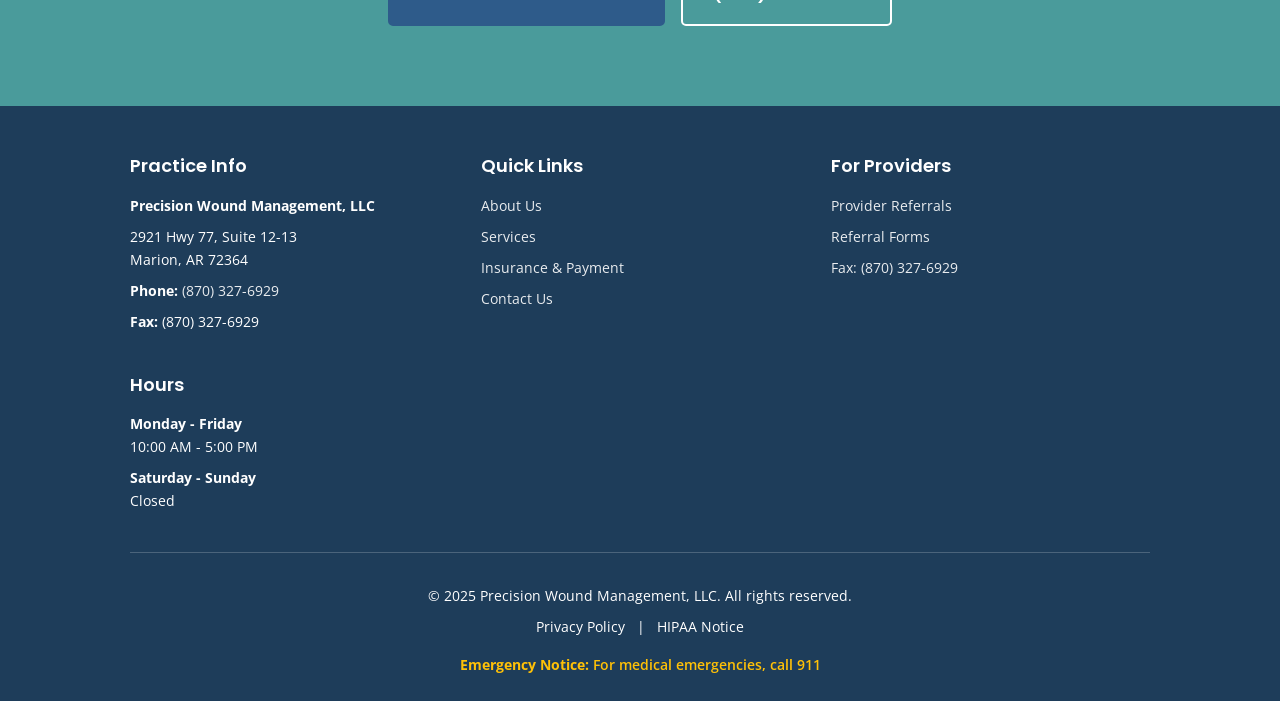
==== commit 160fd220: "Remove business name and tagline from menu, add favicon to site - Remove logo-text-container div wit" ====
--- a/index.html
+++ b/index.html
@@ -17,6 +17,9 @@
   <link rel="preconnect" href="https://fonts.googleapis.com">
   <link rel="preconnect" href="https://fonts.gstatic.com" crossorigin>
   <link href="https://fonts.googleapis.com/css2?family=Poppins:wght@400;600;700&family=Open+Sans:wght@400;600;700&display=swap" rel="stylesheet">
+
+  <!-- Favicon -->
+  <link rel="icon" type="image/x-icon" href="/images/logo/favicon.ico">
 
   <!-- Stylesheets -->
   <link rel="stylesheet" href="/css/style.css">
@@ -76,10 +79,6 @@
         <div class="logo">
           <a href="/">
             <img src="/images/logo/pwm-logo-full.png" alt="Precision Wound Management Logo" class="logo-image">
-            <div class="logo-text-container">
-              <h1 class="logo-text">PRECISION WOUND MANAGEMENT</h1>
-              <p class="tagline">Focused Healing. Expert Care.</p>
-            </div>
           </a>
         </div>
 
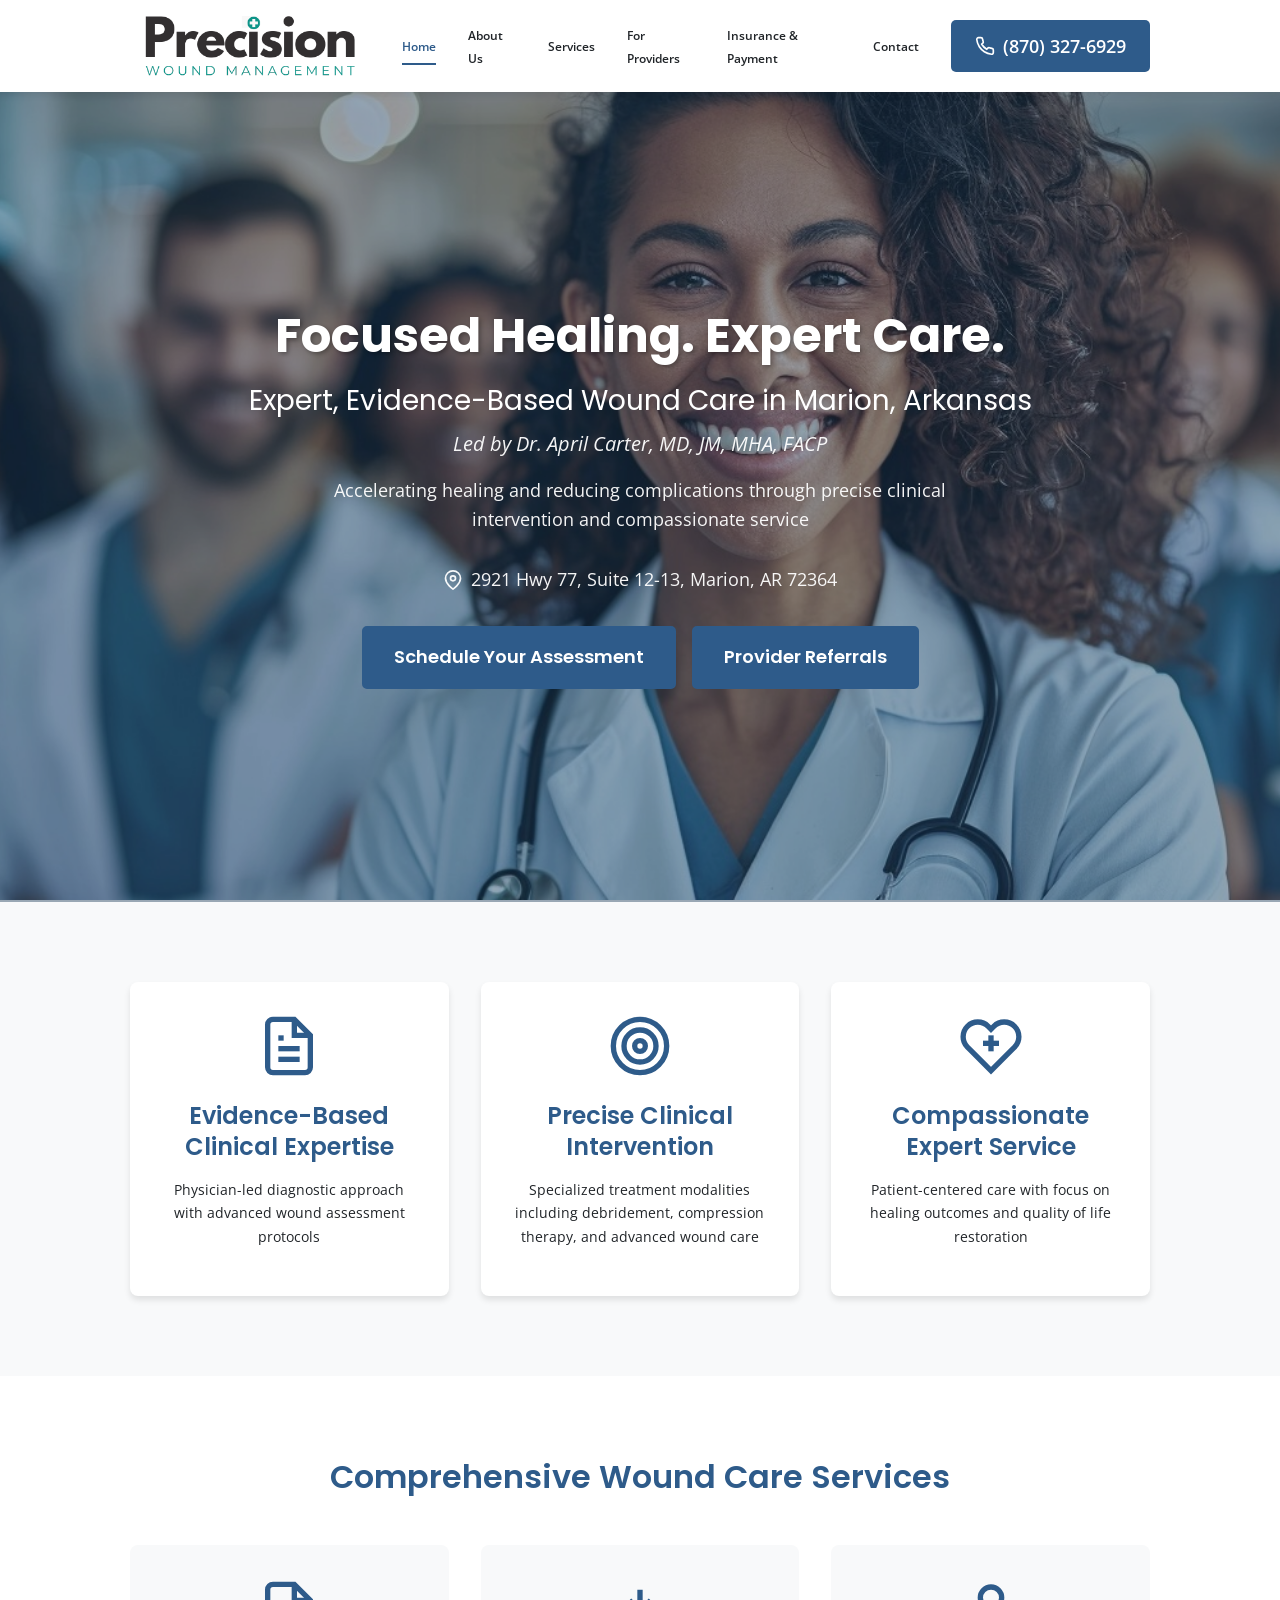
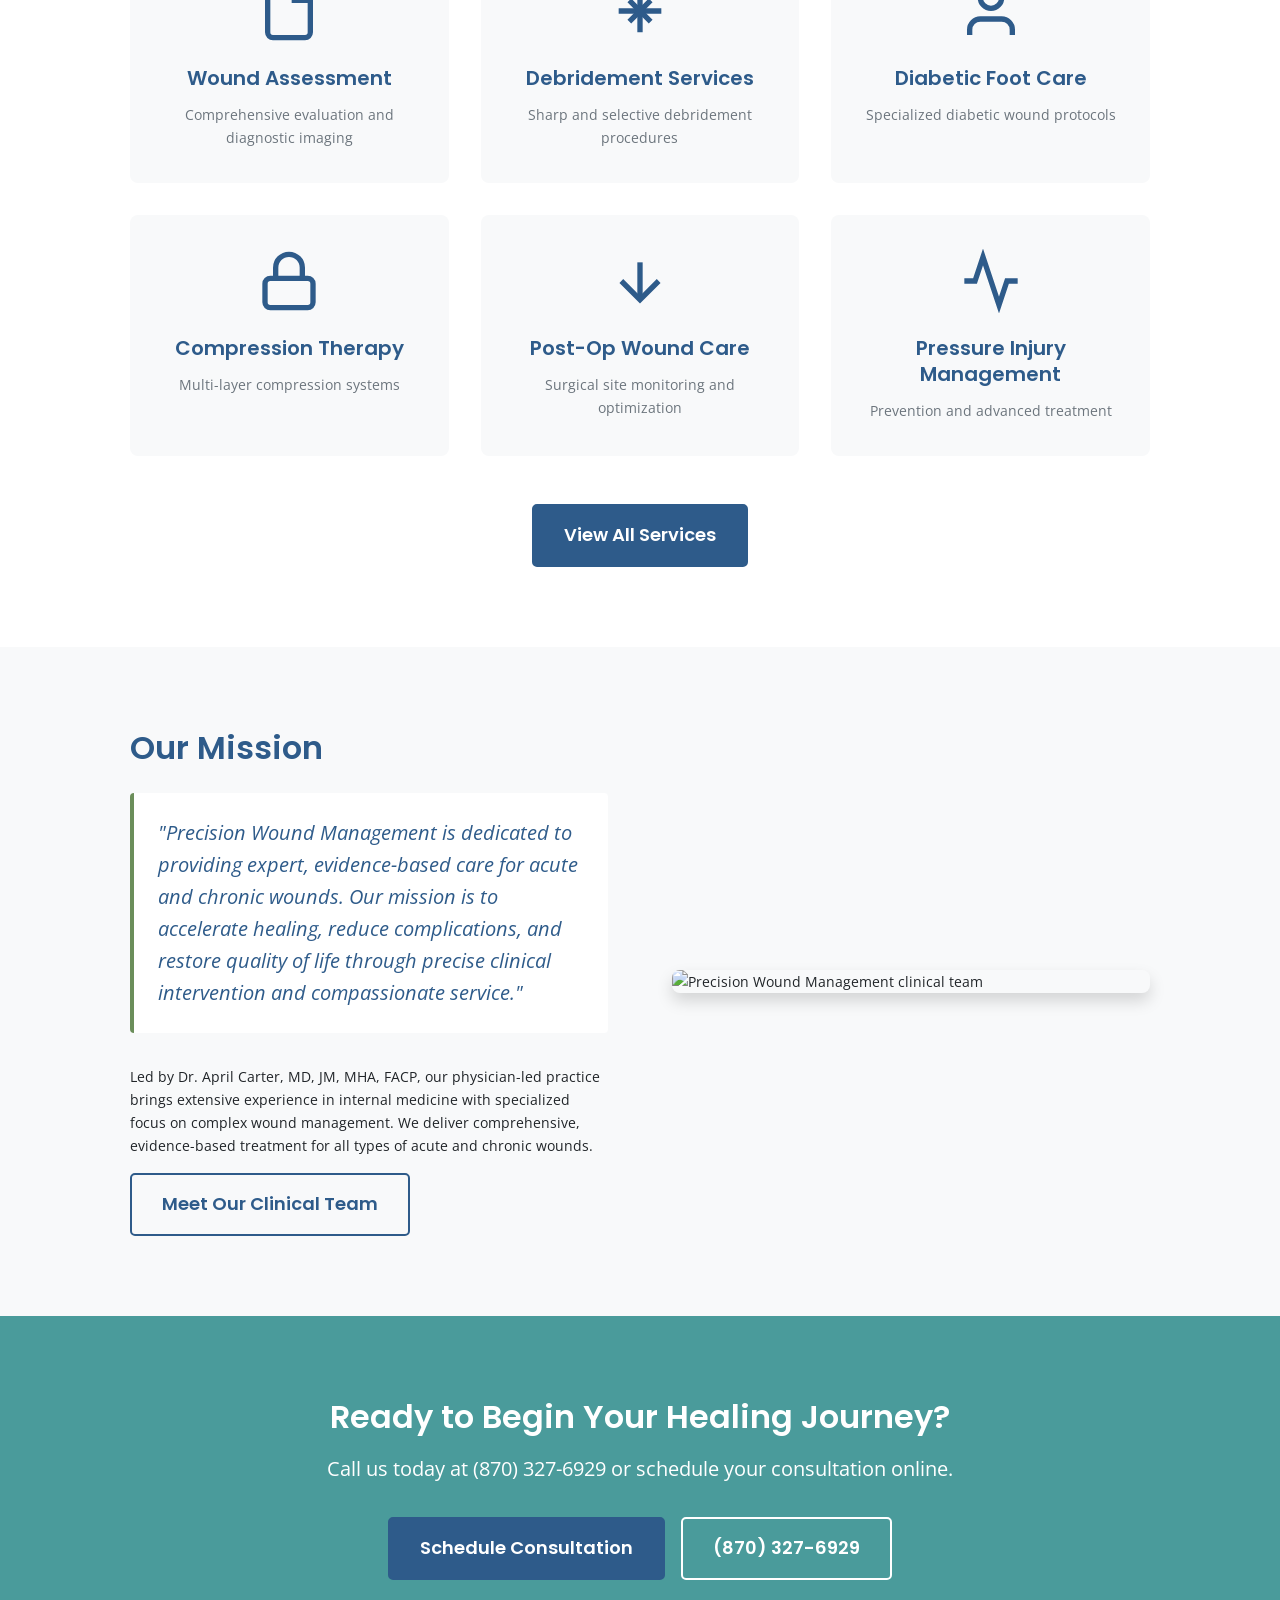
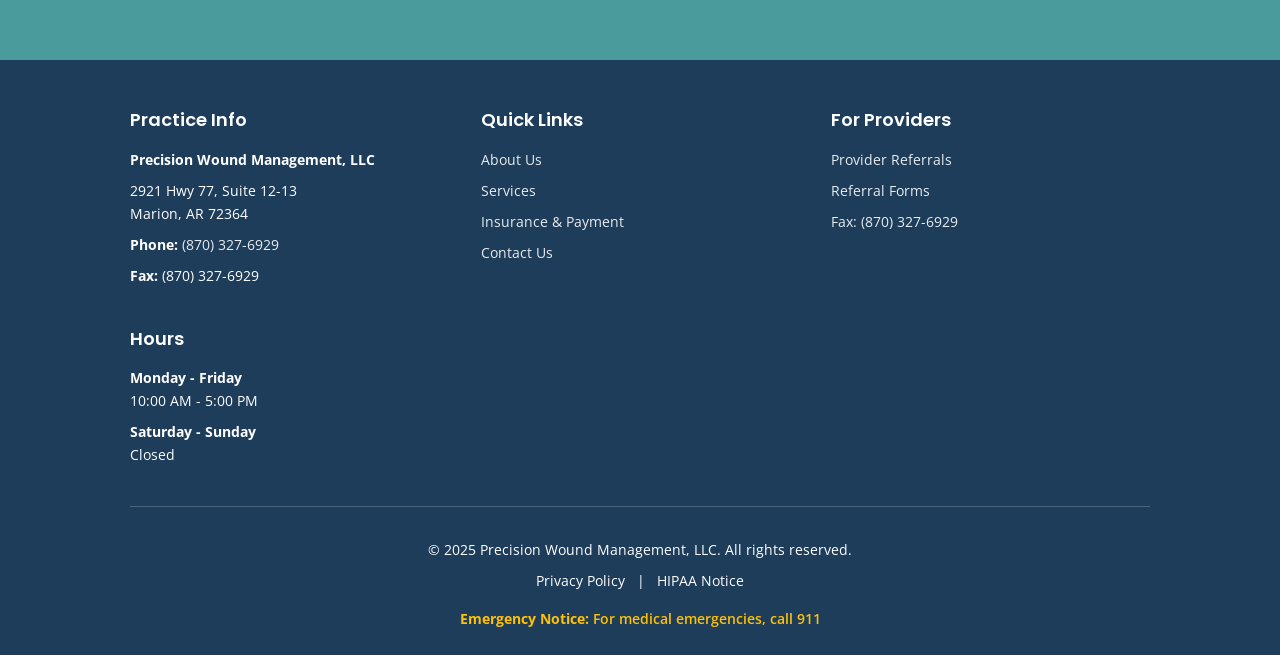
==== commit 03a48341: "Remove Aldridge Westrich from team pages - Remove Aldridge Westrich's profile section from about.htm" ====
--- a/index.html
+++ b/index.html
@@ -247,7 +247,7 @@
           <div class="about-content">
             <h2>Our Mission</h2>
             <p class="mission-statement">"Precision Wound Management is dedicated to providing expert, evidence-based care for acute and chronic wounds. Our mission is to accelerate healing, reduce complications, and restore quality of life through precise clinical intervention and compassionate service."</p>
-            <p>Led by Dr. April Carter, MD, JM, MHA, FACP, our physician-led practice brings extensive experience in internal medicine with specialized focus on complex wound management. Working collaboratively with our experienced Nurse Practitioner, Aldridge Westrich, we deliver comprehensive, evidence-based treatment for all types of acute and chronic wounds.</p>
+            <p>Led by Dr. April Carter, MD, JM, MHA, FACP, our physician-led practice brings extensive experience in internal medicine with specialized focus on complex wound management. We deliver comprehensive, evidence-based treatment for all types of acute and chronic wounds.</p>
             <a href="/about.html" class="btn btn-secondary">Meet Our Clinical Team</a>
           </div>
           <div class="about-image">
